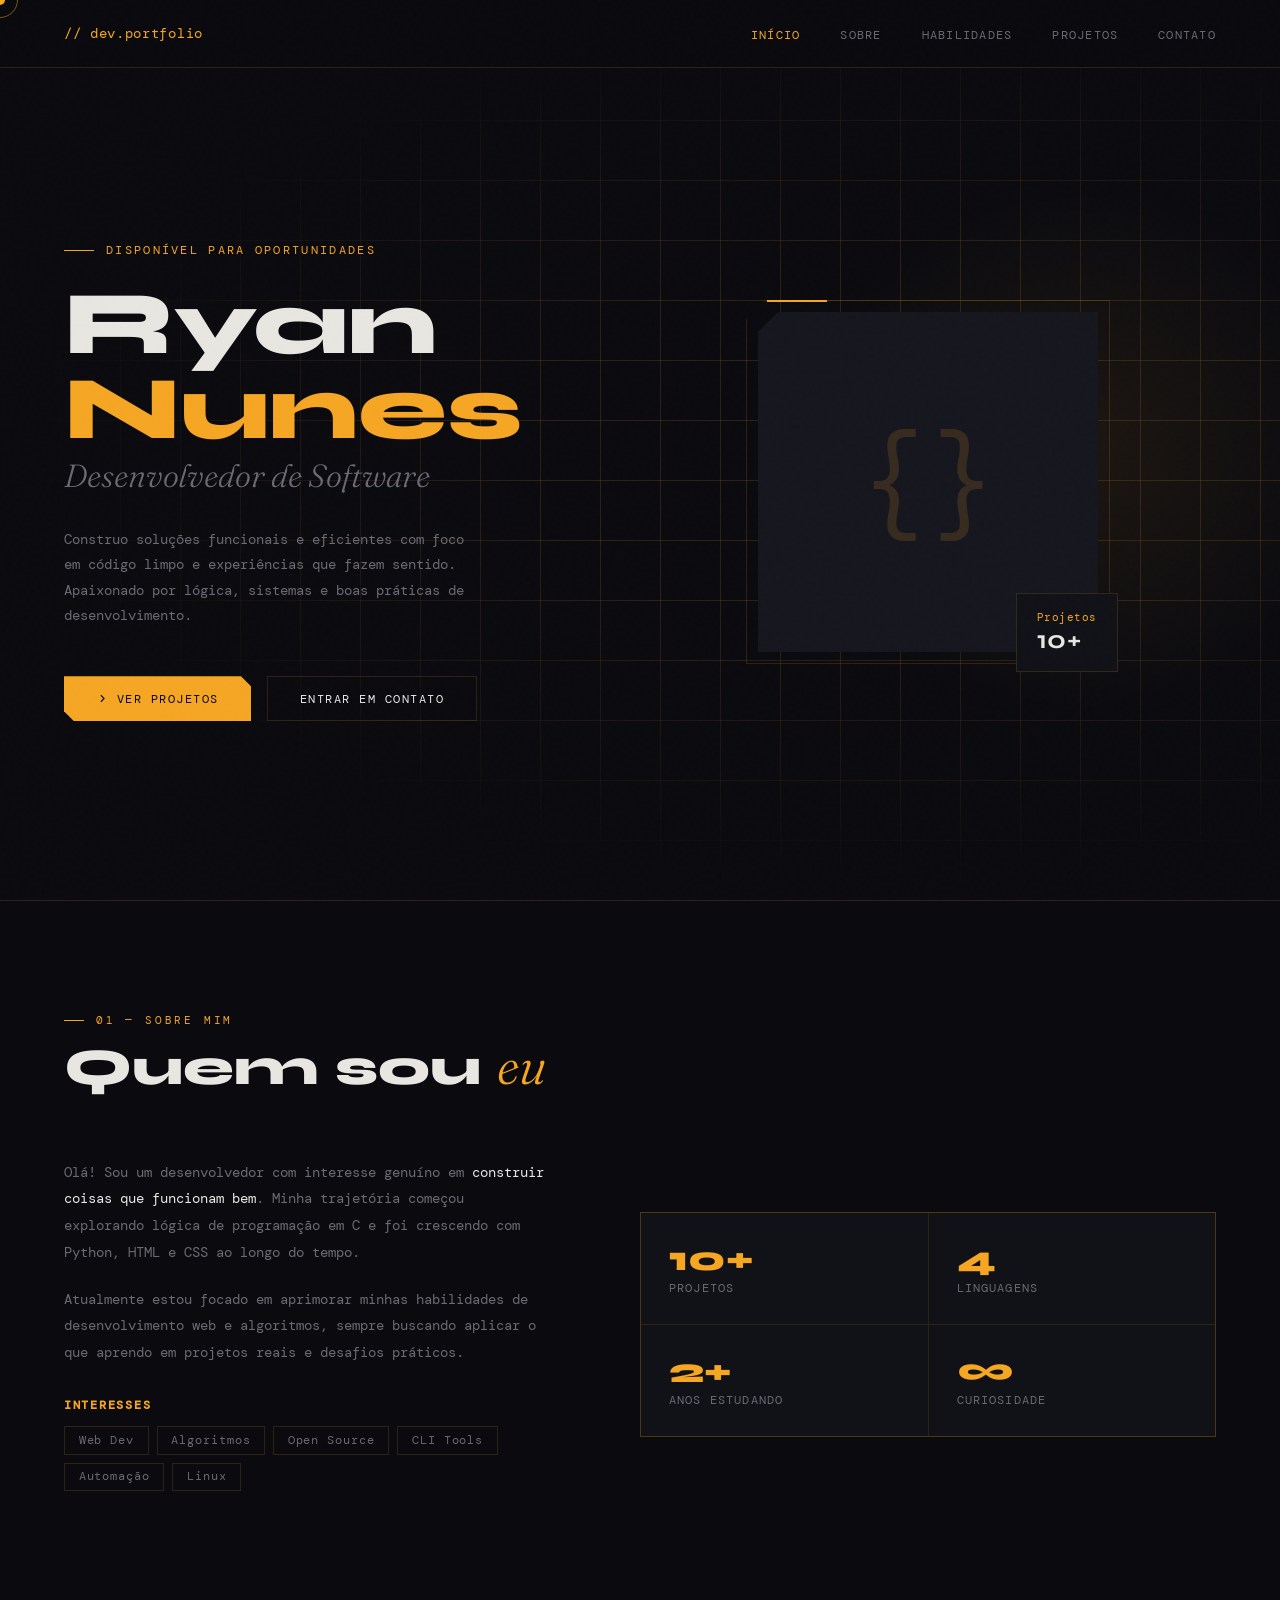
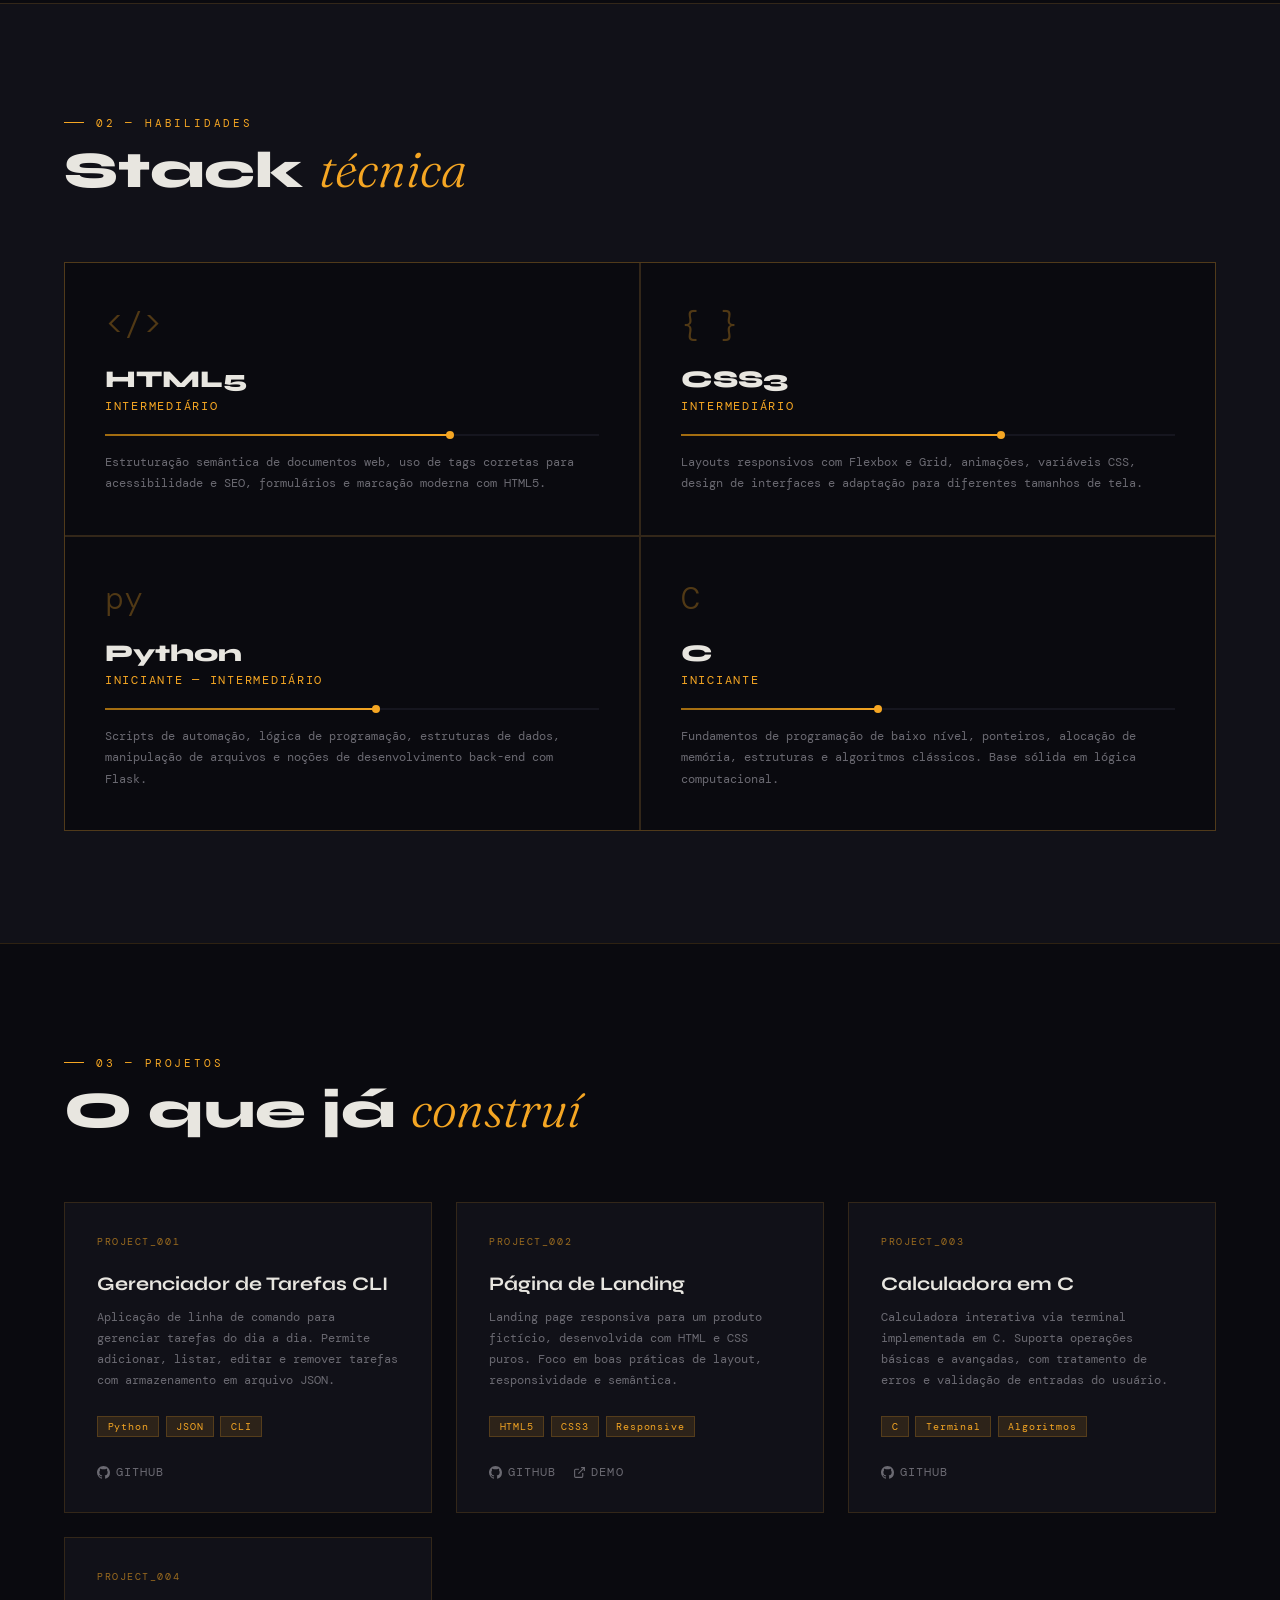
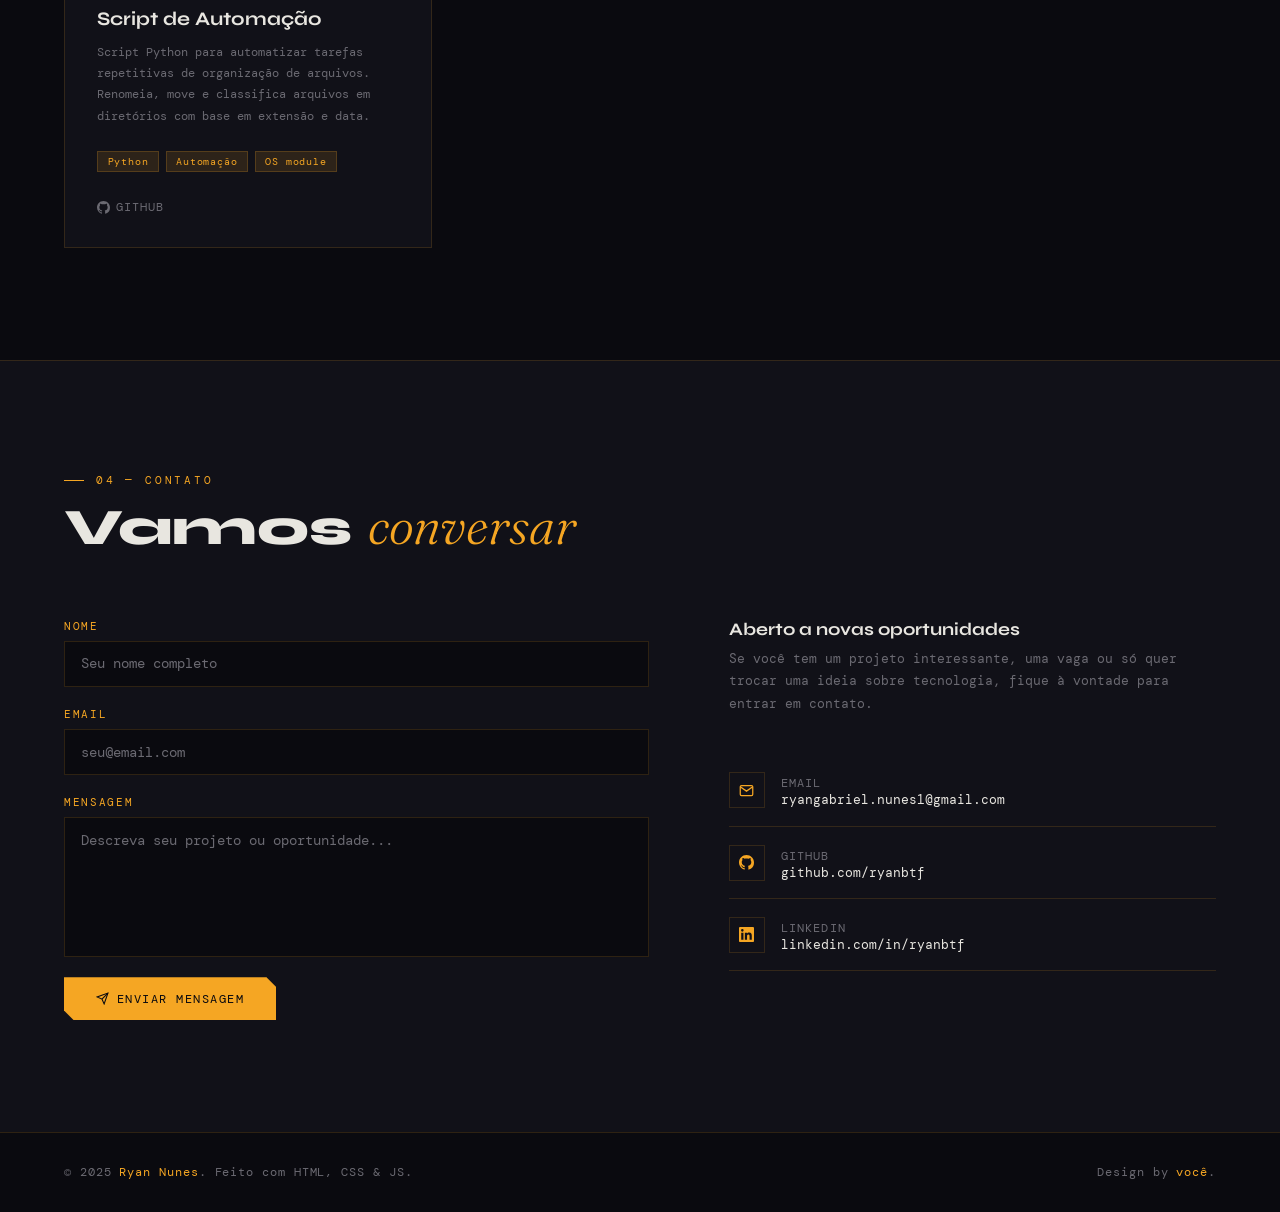
==== portfolio/index.html @ 09c9833d "portfolio-claude" ====
<!DOCTYPE html>
<html lang="pt-BR">
<head>
<meta charset="UTF-8">
<meta name="viewport" content="width=device-width, initial-scale=1.0">
<title>Dev Portfolio</title>
<link rel="preconnect" href="https://fonts.googleapis.com">
<link rel="preconnect" href="https://fonts.gstatic.com" crossorigin>
<link href="https://fonts.googleapis.com/css2?family=Syne:wght@400;600;700;800&family=DM+Mono:ital,wght@0,300;0,400;1,300&family=Fraunces:ital,opsz,wght@0,9..144,300;1,9..144,300&display=swap" rel="stylesheet">
<style>
  :root {
    --bg: #0a0a0f;
    --bg2: #111118;
    --bg3: #16161f;
    --amber: #f5a623;
    --amber-dim: #a06b10;
    --amber-glow: rgba(245,166,35,0.12);
    --white: #e8e6e0;
    --muted: #6b6a72;
    --border: rgba(245,166,35,0.15);
    --font-display: 'Syne', sans-serif;
    --font-mono: 'DM Mono', monospace;
    --font-serif: 'Fraunces', serif;
  }

  *, *::before, *::after { box-sizing: border-box; margin: 0; padding: 0; }

  html { scroll-behavior: smooth; }

  body {
    background: var(--bg);
    color: var(--white);
    font-family: var(--font-display);
    overflow-x: hidden;
    cursor: none;
  }

  /* Custom cursor */
  .cursor {
    width: 10px; height: 10px;
    background: var(--amber);
    border-radius: 50%;
    position: fixed;
    pointer-events: none;
    z-index: 9999;
    transform: translate(-50%,-50%);
    transition: transform 0.1s;
  }
  .cursor-ring {
    width: 36px; height: 36px;
    border: 1px solid var(--amber);
    border-radius: 50%;
    position: fixed;
    pointer-events: none;
    z-index: 9998;
    transform: translate(-50%,-50%);
    transition: all 0.18s ease;
    opacity: 0.5;
  }
  body:hover .cursor { opacity: 1; }

  /* Noise overlay */
  body::before {
    content: '';
    position: fixed; inset: 0;
    background-image: url("data:image/svg+xml,%3Csvg viewBox='0 0 256 256' xmlns='http://www.w3.org/2000/svg'%3E%3Cfilter id='n'%3E%3CfeTurbulence type='fractalNoise' baseFrequency='0.9' numOctaves='4' stitchTiles='stitch'/%3E%3C/filter%3E%3Crect width='100%25' height='100%25' filter='url(%23n)' opacity='0.04'/%3E%3C/svg%3E");
    pointer-events: none; z-index: 1000; opacity: 0.4;
  }

  /* NAV */
  nav {
    position: fixed; top: 0; left: 0; right: 0; z-index: 100;
    display: flex; align-items: center; justify-content: space-between;
    padding: 1.5rem 4rem;
    background: rgba(10,10,15,0.85);
    backdrop-filter: blur(16px);
    border-bottom: 1px solid var(--border);
  }
  .nav-logo {
    font-family: var(--font-mono);
    font-size: 0.85rem;
    color: var(--amber);
    letter-spacing: 0.05em;
  }
  .nav-links { display: flex; gap: 2.5rem; list-style: none; }
  .nav-links a {
    font-family: var(--font-mono);
    font-size: 0.78rem;
    color: var(--muted);
    text-decoration: none;
    letter-spacing: 0.1em;
    text-transform: uppercase;
    transition: color 0.2s;
    position: relative;
  }
  .nav-links a::after {
    content: '';
    position: absolute; bottom: -4px; left: 0;
    width: 0; height: 1px;
    background: var(--amber);
    transition: width 0.3s ease;
  }
  .nav-links a:hover { color: var(--white); }
  .nav-links a:hover::after { width: 100%; }

  /* HERO */
  #home {
    min-height: 100vh;
    display: grid;
    grid-template-columns: 1fr 1fr;
    align-items: center;
    padding: 8rem 4rem 4rem;
    position: relative;
    overflow: hidden;
  }
  .hero-bg-grid {
    position: absolute; inset: 0;
    background-image:
      linear-gradient(var(--border) 1px, transparent 1px),
      linear-gradient(90deg, var(--border) 1px, transparent 1px);
    background-size: 60px 60px;
    mask-image: radial-gradient(ellipse at 70% 50%, black 30%, transparent 70%);
  }
  .hero-glow {
    position: absolute;
    width: 600px; height: 600px;
    background: radial-gradient(circle, rgba(245,166,35,0.08) 0%, transparent 65%);
    right: -100px; top: 50%;
    transform: translateY(-50%);
    pointer-events: none;
  }
  .hero-label {
    font-family: var(--font-mono);
    font-size: 0.72rem;
    color: var(--amber);
    letter-spacing: 0.2em;
    text-transform: uppercase;
    margin-bottom: 1.5rem;
    display: flex; align-items: center; gap: 0.75rem;
    animation: fadeUp 0.8s ease both;
  }
  .hero-label::before {
    content: ''; display: block;
    width: 30px; height: 1px;
    background: var(--amber);
  }
  .hero-name {
    font-size: clamp(3.5rem, 7vw, 6.5rem);
    font-weight: 800;
    line-height: 0.95;
    margin-bottom: 0.25rem;
    animation: fadeUp 0.8s 0.1s ease both;
  }
  .hero-name span { color: var(--amber); }
  .hero-title {
    font-family: var(--font-serif);
    font-style: italic;
    font-size: clamp(1.5rem, 2.5vw, 2rem);
    color: var(--muted);
    font-weight: 300;
    margin-bottom: 2rem;
    animation: fadeUp 0.8s 0.2s ease both;
  }
  .hero-desc {
    font-family: var(--font-mono);
    font-size: 0.88rem;
    color: var(--muted);
    line-height: 1.8;
    max-width: 420px;
    margin-bottom: 3rem;
    animation: fadeUp 0.8s 0.3s ease both;
  }
  .hero-btns {
    display: flex; gap: 1rem; flex-wrap: wrap;
    animation: fadeUp 0.8s 0.4s ease both;
  }
  .btn-primary {
    background: var(--amber);
    color: var(--bg);
    padding: 0.85rem 2rem;
    font-family: var(--font-mono);
    font-size: 0.78rem;
    letter-spacing: 0.12em;
    text-transform: uppercase;
    text-decoration: none;
    border: none; cursor: pointer;
    transition: all 0.2s;
    display: inline-flex; align-items: center; gap: 0.5rem;
    clip-path: polygon(0 0, calc(100% - 10px) 0, 100% 10px, 100% 100%, 10px 100%, 0 calc(100% - 10px));
  }
  .btn-primary:hover { background: #ffc04a; transform: translateY(-2px); }
  .btn-outline {
    background: transparent;
    color: var(--white);
    padding: 0.85rem 2rem;
    font-family: var(--font-mono);
    font-size: 0.78rem;
    letter-spacing: 0.12em;
    text-transform: uppercase;
    text-decoration: none;
    border: 1px solid var(--border);
    cursor: pointer;
    transition: all 0.2s;
    display: inline-flex; align-items: center; gap: 0.5rem;
  }
  .btn-outline:hover { border-color: var(--amber); color: var(--amber); transform: translateY(-2px); }
  .hero-right {
    display: flex; justify-content: center; align-items: center;
    position: relative;
    animation: fadeIn 1s 0.5s ease both;
  }
  .hero-avatar-wrap {
    position: relative;
    width: 340px; height: 340px;
  }
  .hero-avatar-border {
    position: absolute; inset: -12px;
    border: 1px solid var(--border);
    clip-path: polygon(20px 0, 100% 0, 100% calc(100% - 20px), calc(100% - 20px) 100%, 0 100%, 0 20px);
  }
  .hero-avatar-border::before {
    content: '';
    position: absolute; top: -1px; left: 20px;
    width: 60px; height: 2px;
    background: var(--amber);
  }
  .hero-avatar {
    width: 100%; height: 100%;
    background: var(--bg3);
    clip-path: polygon(20px 0, 100% 0, 100% calc(100% - 20px), calc(100% - 20px) 100%, 0 100%, 0 20px);
    display: flex; align-items: center; justify-content: center;
    overflow: hidden;
  }
  .avatar-placeholder {
    font-size: 7rem; opacity: 0.15;
    font-family: var(--font-mono);
    color: var(--amber);
  }
  .hero-badge {
    position: absolute;
    bottom: -20px; right: -20px;
    background: var(--bg2);
    border: 1px solid var(--border);
    padding: 1rem 1.25rem;
    font-family: var(--font-mono);
    font-size: 0.7rem;
    color: var(--amber);
    letter-spacing: 0.05em;
  }
  .hero-badge span { display: block; font-size: 1.6rem; font-weight: 700; font-family: var(--font-display); color: var(--white); }

  /* SECTIONS */
  section { padding: 7rem 4rem; position: relative; }
  section + section { border-top: 1px solid var(--border); }

  .section-label {
    font-family: var(--font-mono);
    font-size: 0.7rem;
    color: var(--amber);
    letter-spacing: 0.25em;
    text-transform: uppercase;
    margin-bottom: 0.75rem;
    display: flex; align-items: center; gap: 0.75rem;
  }
  .section-label::before { content: ''; display: block; width: 20px; height: 1px; background: var(--amber); }
  .section-title {
    font-size: clamp(2.2rem, 4vw, 3.2rem);
    font-weight: 800;
    line-height: 1.05;
    margin-bottom: 1rem;
  }
  .section-title em {
    font-family: var(--font-serif);
    font-style: italic;
    font-weight: 300;
    color: var(--amber);
  }

  /* ABOUT */
  #about .about-grid {
    display: grid;
    grid-template-columns: 1fr 1.2fr;
    gap: 6rem;
    align-items: center;
    margin-top: 4rem;
  }
  .about-text p {
    font-family: var(--font-mono);
    font-size: 0.88rem;
    color: var(--muted);
    line-height: 1.9;
    margin-bottom: 1.25rem;
  }
  .about-text p strong { color: var(--white); font-weight: 400; }
  .about-facts {
    display: grid;
    grid-template-columns: 1fr 1fr;
    gap: 1px;
    background: var(--border);
    border: 1px solid var(--border);
  }
  .fact {
    background: var(--bg2);
    padding: 1.75rem;
    transition: background 0.2s;
  }
  .fact:hover { background: var(--bg3); }
  .fact-num {
    font-size: 2.2rem;
    font-weight: 800;
    color: var(--amber);
    line-height: 1;
    margin-bottom: 0.3rem;
  }
  .fact-label {
    font-family: var(--font-mono);
    font-size: 0.72rem;
    color: var(--muted);
    letter-spacing: 0.1em;
    text-transform: uppercase;
  }
  .interests {
    margin-top: 2rem;
  }
  .interests h4 {
    font-family: var(--font-mono);
    font-size: 0.72rem;
    color: var(--amber);
    letter-spacing: 0.15em;
    text-transform: uppercase;
    margin-bottom: 0.85rem;
  }
  .tags { display: flex; flex-wrap: wrap; gap: 0.5rem; }
  .tag {
    font-family: var(--font-mono);
    font-size: 0.72rem;
    color: var(--muted);
    border: 1px solid var(--border);
    padding: 0.35rem 0.85rem;
    letter-spacing: 0.08em;
    transition: all 0.2s;
  }
  .tag:hover { border-color: var(--amber); color: var(--amber); }

  /* SKILLS */
  #skills { background: var(--bg2); }
  .skills-grid {
    display: grid;
    grid-template-columns: repeat(2, 1fr);
    gap: 2px;
    background: var(--border);
    border: 1px solid var(--border);
    margin-top: 4rem;
  }
  .skill-card {
    background: var(--bg);
    padding: 2.5rem;
    transition: background 0.3s;
    position: relative;
    overflow: hidden;
  }
  .skill-card::before {
    content: '';
    position: absolute; top: 0; left: 0;
    width: 3px; height: 0;
    background: var(--amber);
    transition: height 0.4s ease;
  }
  .skill-card:hover { background: var(--bg3); }
  .skill-card:hover::before { height: 100%; }
  .skill-icon {
    font-family: var(--font-mono);
    font-size: 2rem;
    color: var(--amber);
    opacity: 0.3;
    margin-bottom: 1.25rem;
    font-weight: 300;
    transition: opacity 0.3s;
  }
  .skill-card:hover .skill-icon { opacity: 0.7; }
  .skill-name {
    font-size: 1.5rem;
    font-weight: 800;
    margin-bottom: 0.35rem;
  }
  .skill-level {
    font-family: var(--font-mono);
    font-size: 0.72rem;
    color: var(--amber);
    letter-spacing: 0.15em;
    text-transform: uppercase;
    margin-bottom: 1.25rem;
  }
  .skill-bar-bg {
    height: 2px;
    background: var(--bg3);
    position: relative;
    margin-bottom: 1rem;
  }
  .skill-bar-fill {
    height: 100%;
    background: linear-gradient(90deg, var(--amber-dim), var(--amber));
    position: relative;
    transition: width 1.5s cubic-bezier(0.16, 1, 0.3, 1);
  }
  .skill-bar-fill::after {
    content: '';
    position: absolute; right: -3px; top: -3px;
    width: 8px; height: 8px;
    border-radius: 50%;
    background: var(--amber);
  }
  .skill-desc {
    font-family: var(--font-mono);
    font-size: 0.78rem;
    color: var(--muted);
    line-height: 1.7;
  }

  /* PROJECTS */
  .projects-grid {
    display: grid;
    grid-template-columns: repeat(auto-fill, minmax(320px, 1fr));
    gap: 1.5rem;
    margin-top: 4rem;
  }
  .project-card {
    border: 1px solid var(--border);
    background: var(--bg2);
    padding: 2rem;
    position: relative;
    transition: all 0.3s ease;
    overflow: hidden;
  }
  .project-card::after {
    content: '';
    position: absolute; inset: 0;
    background: linear-gradient(135deg, var(--amber-glow) 0%, transparent 60%);
    opacity: 0;
    transition: opacity 0.3s;
  }
  .project-card:hover { border-color: var(--amber-dim); transform: translateY(-4px); }
  .project-card:hover::after { opacity: 1; }
  .project-num {
    font-family: var(--font-mono);
    font-size: 0.65rem;
    color: var(--amber);
    letter-spacing: 0.15em;
    margin-bottom: 1.5rem;
    opacity: 0.6;
  }
  .project-name {
    font-size: 1.2rem;
    font-weight: 700;
    margin-bottom: 0.75rem;
    position: relative; z-index: 1;
  }
  .project-desc {
    font-family: var(--font-mono);
    font-size: 0.78rem;
    color: var(--muted);
    line-height: 1.7;
    margin-bottom: 1.5rem;
    position: relative; z-index: 1;
  }
  .project-techs { display: flex; flex-wrap: wrap; gap: 0.4rem; margin-bottom: 1.75rem; }
  .tech-tag {
    font-family: var(--font-mono);
    font-size: 0.65rem;
    color: var(--amber);
    background: var(--amber-glow);
    border: 1px solid rgba(245,166,35,0.2);
    padding: 0.2rem 0.6rem;
    letter-spacing: 0.08em;
  }
  .project-links { display: flex; gap: 1rem; }
  .project-link {
    font-family: var(--font-mono);
    font-size: 0.72rem;
    color: var(--muted);
    text-decoration: none;
    letter-spacing: 0.1em;
    text-transform: uppercase;
    display: flex; align-items: center; gap: 0.35rem;
    transition: color 0.2s;
    position: relative; z-index: 1;
  }
  .project-link:hover { color: var(--amber); }
  .project-link svg { width: 13px; height: 13px; }

  /* CONTACT */
  #contact { background: var(--bg2); }
  .contact-grid {
    display: grid;
    grid-template-columns: 1.2fr 1fr;
    gap: 5rem;
    margin-top: 4rem;
    align-items: start;
  }
  .contact-form { display: flex; flex-direction: column; gap: 1.25rem; }
  .form-group { display: flex; flex-direction: column; gap: 0.5rem; }
  .form-label {
    font-family: var(--font-mono);
    font-size: 0.7rem;
    color: var(--amber);
    letter-spacing: 0.15em;
    text-transform: uppercase;
  }
  .form-input, .form-textarea {
    background: var(--bg);
    border: 1px solid var(--border);
    color: var(--white);
    font-family: var(--font-mono);
    font-size: 0.85rem;
    padding: 0.85rem 1rem;
    outline: none;
    transition: border-color 0.2s;
    resize: none;
  }
  .form-input:focus, .form-textarea:focus { border-color: var(--amber); }
  .form-textarea { min-height: 140px; }
  .form-input::placeholder, .form-textarea::placeholder { color: var(--muted); }
  .contact-info h3 {
    font-size: 1.1rem;
    font-weight: 700;
    margin-bottom: 0.5rem;
    color: var(--white);
  }
  .contact-info p {
    font-family: var(--font-mono);
    font-size: 0.82rem;
    color: var(--muted);
    line-height: 1.7;
    margin-bottom: 2.5rem;
  }
  .contact-item {
    display: flex; align-items: center; gap: 1rem;
    padding: 1.1rem 0;
    border-bottom: 1px solid var(--border);
    text-decoration: none;
    transition: all 0.2s;
  }
  .contact-item:hover { padding-left: 0.5rem; }
  .contact-item:hover .contact-item-label { color: var(--amber); }
  .contact-icon {
    width: 36px; height: 36px;
    border: 1px solid var(--border);
    display: flex; align-items: center; justify-content: center;
    color: var(--amber);
    flex-shrink: 0;
    transition: border-color 0.2s;
  }
  .contact-item:hover .contact-icon { border-color: var(--amber); background: var(--amber-glow); }
  .contact-icon svg { width: 15px; height: 15px; }
  .contact-item-label {
    font-family: var(--font-mono);
    font-size: 0.72rem;
    color: var(--muted);
    letter-spacing: 0.1em;
    text-transform: uppercase;
    transition: color 0.2s;
  }
  .contact-item-value {
    font-family: var(--font-mono);
    font-size: 0.82rem;
    color: var(--white);
    display: block;
  }

  /* FOOTER */
  footer {
    border-top: 1px solid var(--border);
    padding: 2rem 4rem;
    display: flex; align-items: center; justify-content: space-between;
  }
  footer p {
    font-family: var(--font-mono);
    font-size: 0.72rem;
    color: var(--muted);
    letter-spacing: 0.08em;
  }
  footer span { color: var(--amber); }

  /* ANIMATIONS */
  @keyframes fadeUp {
    from { opacity: 0; transform: translateY(28px); }
    to { opacity: 1; transform: translateY(0); }
  }
  @keyframes fadeIn {
    from { opacity: 0; }
    to { opacity: 1; }
  }

  .reveal {
    opacity: 0; transform: translateY(30px);
    transition: opacity 0.7s ease, transform 0.7s ease;
  }
  .reveal.visible { opacity: 1; transform: none; }

  /* SCROLLBAR */
  ::-webkit-scrollbar { width: 4px; }
  ::-webkit-scrollbar-track { background: var(--bg); }
  ::-webkit-scrollbar-thumb { background: var(--amber-dim); }

  /* RESPONSIVE */
  @media (max-width: 900px) {
    nav { padding: 1.25rem 1.5rem; }
    .nav-links { gap: 1.5rem; }
    #home { grid-template-columns: 1fr; padding: 7rem 1.5rem 3rem; gap: 3rem; }
    .hero-right { display: none; }
    section { padding: 5rem 1.5rem; }
    #about .about-grid { grid-template-columns: 1fr; gap: 3rem; }
    .skills-grid { grid-template-columns: 1fr; }
    .contact-grid { grid-template-columns: 1fr; gap: 3rem; }
    footer { flex-direction: column; gap: 1rem; text-align: center; padding: 2rem 1.5rem; }
  }
  @media (max-width: 600px) {
    .nav-links { display: none; }
    .hero-btns { flex-direction: column; }
    .hero-name { font-size: 2.8rem; }
  }
</style>
</head>
<body>

<!-- Cursor -->
<div class="cursor" id="cursor"></div>
<div class="cursor-ring" id="cursorRing"></div>

<!-- NAV -->
<nav>
  <div class="nav-logo">// dev.portfolio</div>
  <ul class="nav-links">
    <li><a href="#home">Início</a></li>
    <li><a href="#about">Sobre</a></li>
    <li><a href="#skills">Habilidades</a></li>
    <li><a href="#projects">Projetos</a></li>
    <li><a href="#contact">Contato</a></li>
  </ul>
</nav>

<!-- HERO -->
<section id="home">
  <div class="hero-bg-grid"></div>
  <div class="hero-glow"></div>
  <div class="hero-content">
    <div class="hero-label">Disponível para oportunidades</div>
    <h1 class="hero-name">Ryan<br><span>Nunes</span></h1>
    <p class="hero-title">Desenvolvedor de Software</p>
    <p class="hero-desc">
      Construo soluções funcionais e eficientes com foco em código limpo e experiências que fazem sentido. Apaixonado por lógica, sistemas e boas práticas de desenvolvimento.
    </p>
    <div class="hero-btns">
      <a href="#projects" class="btn-primary">
        <svg width="13" height="13" viewBox="0 0 24 24" fill="none" stroke="currentColor" stroke-width="2"><polyline points="9 18 15 12 9 6"/></svg>
        Ver Projetos
      </a>
      <a href="#contact" class="btn-outline">Entrar em Contato</a>
    </div>
  </div>
  <div class="hero-right">
    <div class="hero-avatar-wrap">
      <div class="hero-avatar-border"></div>
      <div class="hero-avatar">
        <div class="avatar-placeholder">{}</div>
      </div>
      <div class="hero-badge">
        Projetos<br>
        <span>10+</span>
      </div>
    </div>
  </div>
</section>

<!-- ABOUT -->
<section id="about">
  <div class="section-label">01 — Sobre mim</div>
  <h2 class="section-title">Quem sou <em>eu</em></h2>
  <div class="about-grid">
    <div class="about-text reveal">
      <p>Olá! Sou um desenvolvedor com interesse genuíno em <strong>construir coisas que funcionam bem</strong>. Minha trajetória começou explorando lógica de programação em C e foi crescendo com Python, HTML e CSS ao longo do tempo.</p>
      <p>Atualmente estou focado em aprimorar minhas habilidades de desenvolvimento web e algoritmos, sempre buscando aplicar o que aprendo em projetos reais e desafios práticos.</p>
      <div class="interests">
        <h4>Interesses</h4>
        <div class="tags">
          <span class="tag">Web Dev</span>
          <span class="tag">Algoritmos</span>
          <span class="tag">Open Source</span>
          <span class="tag">CLI Tools</span>
          <span class="tag">Automação</span>
          <span class="tag">Linux</span>
        </div>
      </div>
    </div>
    <div class="reveal" style="transition-delay: 0.15s">
      <div class="about-facts">
        <div class="fact">
          <div class="fact-num">10+</div>
          <div class="fact-label">Projetos</div>
        </div>
        <div class="fact">
          <div class="fact-num">4</div>
          <div class="fact-label">Linguagens</div>
        </div>
        <div class="fact">
          <div class="fact-num">2+</div>
          <div class="fact-label">Anos Estudando</div>
        </div>
        <div class="fact">
          <div class="fact-num">∞</div>
          <div class="fact-label">Curiosidade</div>
        </div>
      </div>
    </div>
  </div>
</section>

<!-- SKILLS -->
<section id="skills">
  <div class="section-label">02 — Habilidades</div>
  <h2 class="section-title">Stack <em>técnica</em></h2>
  <div class="skills-grid">
    <div class="skill-card reveal">
      <div class="skill-icon">&lt;/&gt;</div>
      <div class="skill-name">HTML5</div>
      <div class="skill-level">Intermediário</div>
      <div class="skill-bar-bg">
        <div class="skill-bar-fill" data-width="70%" style="width:0%"></div>
      </div>
      <p class="skill-desc">Estruturação semântica de documentos web, uso de tags corretas para acessibilidade e SEO, formulários e marcação moderna com HTML5.</p>
    </div>
    <div class="skill-card reveal" style="transition-delay:0.1s">
      <div class="skill-icon">{ }</div>
      <div class="skill-name">CSS3</div>
      <div class="skill-level">Intermediário</div>
      <div class="skill-bar-bg">
        <div class="skill-bar-fill" data-width="65%" style="width:0%"></div>
      </div>
      <p class="skill-desc">Layouts responsivos com Flexbox e Grid, animações, variáveis CSS, design de interfaces e adaptação para diferentes tamanhos de tela.</p>
    </div>
    <div class="skill-card reveal" style="transition-delay:0.2s">
      <div class="skill-icon">py</div>
      <div class="skill-name">Python</div>
      <div class="skill-level">Iniciante — Intermediário</div>
      <div class="skill-bar-bg">
        <div class="skill-bar-fill" data-width="55%" style="width:0%"></div>
      </div>
      <p class="skill-desc">Scripts de automação, lógica de programação, estruturas de dados, manipulação de arquivos e noções de desenvolvimento back-end com Flask.</p>
    </div>
    <div class="skill-card reveal" style="transition-delay:0.3s">
      <div class="skill-icon">C</div>
      <div class="skill-name">C</div>
      <div class="skill-level">Iniciante</div>
      <div class="skill-bar-bg">
        <div class="skill-bar-fill" data-width="40%" style="width:0%"></div>
      </div>
      <p class="skill-desc">Fundamentos de programação de baixo nível, ponteiros, alocação de memória, estruturas e algoritmos clássicos. Base sólida em lógica computacional.</p>
    </div>
  </div>
</section>

<!-- PROJECTS -->
<section id="projects">
  <div class="section-label">03 — Projetos</div>
  <h2 class="section-title">O que já <em>construí</em></h2>
  <div class="projects-grid">

    <div class="project-card reveal">
      <div class="project-num">PROJECT_001</div>
      <div class="project-name">Gerenciador de Tarefas CLI</div>
      <p class="project-desc">Aplicação de linha de comando para gerenciar tarefas do dia a dia. Permite adicionar, listar, editar e remover tarefas com armazenamento em arquivo JSON.</p>
      <div class="project-techs">
        <span class="tech-tag">Python</span>
        <span class="tech-tag">JSON</span>
        <span class="tech-tag">CLI</span>
      </div>
      <div class="project-links">
        <a href="#" class="project-link">
          <svg viewBox="0 0 24 24" fill="currentColor"><path d="M12 0C5.37 0 0 5.37 0 12c0 5.31 3.435 9.795 8.205 11.385.6.105.825-.255.825-.57 0-.285-.015-1.23-.015-2.235-3.015.555-3.795-.735-4.035-1.41-.135-.345-.72-1.41-1.23-1.695-.42-.225-1.02-.78-.015-.795.945-.015 1.62.87 1.845 1.23 1.08 1.815 2.805 1.305 3.495.99.105-.78.42-1.305.765-1.605-2.67-.3-5.46-1.335-5.46-5.925 0-1.305.465-2.385 1.23-3.225-.12-.3-.54-1.53.12-3.18 0 0 1.005-.315 3.3 1.23.96-.27 1.98-.405 3-.405s2.04.135 3 .405c2.295-1.56 3.3-1.23 3.3-1.23.66 1.65.24 2.88.12 3.18.765.84 1.23 1.905 1.23 3.225 0 4.605-2.805 5.625-5.475 5.925.435.375.81 1.095.81 2.22 0 1.605-.015 2.895-.015 3.3 0 .315.225.69.825.57A12.02 12.02 0 0024 12c0-6.63-5.37-12-12-12z"/></svg>
          GitHub
        </a>
      </div>
    </div>

    <div class="project-card reveal" style="transition-delay:0.1s">
      <div class="project-num">PROJECT_002</div>
      <div class="project-name">Página de Landing</div>
      <p class="project-desc">Landing page responsiva para um produto fictício, desenvolvida com HTML e CSS puros. Foco em boas práticas de layout, responsividade e semântica.</p>
      <div class="project-techs">
        <span class="tech-tag">HTML5</span>
        <span class="tech-tag">CSS3</span>
        <span class="tech-tag">Responsive</span>
      </div>
      <div class="project-links">
        <a href="#" class="project-link">
          <svg viewBox="0 0 24 24" fill="currentColor"><path d="M12 0C5.37 0 0 5.37 0 12c0 5.31 3.435 9.795 8.205 11.385.6.105.825-.255.825-.57 0-.285-.015-1.23-.015-2.235-3.015.555-3.795-.735-4.035-1.41-.135-.345-.72-1.41-1.23-1.695-.42-.225-1.02-.78-.015-.795.945-.015 1.62.87 1.845 1.23 1.08 1.815 2.805 1.305 3.495.99.105-.78.42-1.305.765-1.605-2.67-.3-5.46-1.335-5.46-5.925 0-1.305.465-2.385 1.23-3.225-.12-.3-.54-1.53.12-3.18 0 0 1.005-.315 3.3 1.23.96-.27 1.98-.405 3-.405s2.04.135 3 .405c2.295-1.56 3.3-1.23 3.3-1.23.66 1.65.24 2.88.12 3.18.765.84 1.23 1.905 1.23 3.225 0 4.605-2.805 5.625-5.475 5.925.435.375.81 1.095.81 2.22 0 1.605-.015 2.895-.015 3.3 0 .315.225.69.825.57A12.02 12.02 0 0024 12c0-6.63-5.37-12-12-12z"/></svg>
          GitHub
        </a>
        <a href="#" class="project-link">
          <svg viewBox="0 0 24 24" fill="none" stroke="currentColor" stroke-width="2"><path d="M18 13v6a2 2 0 01-2 2H5a2 2 0 01-2-2V8a2 2 0 012-2h6"/><polyline points="15 3 21 3 21 9"/><line x1="10" y1="14" x2="21" y2="3"/></svg>
          Demo
        </a>
      </div>
    </div>

    <div class="project-card reveal" style="transition-delay:0.2s">
      <div class="project-num">PROJECT_003</div>
      <div class="project-name">Calculadora em C</div>
      <p class="project-desc">Calculadora interativa via terminal implementada em C. Suporta operações básicas e avançadas, com tratamento de erros e validação de entradas do usuário.</p>
      <div class="project-techs">
        <span class="tech-tag">C</span>
        <span class="tech-tag">Terminal</span>
        <span class="tech-tag">Algoritmos</span>
      </div>
      <div class="project-links">
        <a href="#" class="project-link">
          <svg viewBox="0 0 24 24" fill="currentColor"><path d="M12 0C5.37 0 0 5.37 0 12c0 5.31 3.435 9.795 8.205 11.385.6.105.825-.255.825-.57 0-.285-.015-1.23-.015-2.235-3.015.555-3.795-.735-4.035-1.41-.135-.345-.72-1.41-1.23-1.695-.42-.225-1.02-.78-.015-.795.945-.015 1.62.87 1.845 1.23 1.08 1.815 2.805 1.305 3.495.99.105-.78.42-1.305.765-1.605-2.67-.3-5.46-1.335-5.46-5.925 0-1.305.465-2.385 1.23-3.225-.12-.3-.54-1.53.12-3.18 0 0 1.005-.315 3.3 1.23.96-.27 1.98-.405 3-.405s2.04.135 3 .405c2.295-1.56 3.3-1.23 3.3-1.23.66 1.65.24 2.88.12 3.18.765.84 1.23 1.905 1.23 3.225 0 4.605-2.805 5.625-5.475 5.925.435.375.81 1.095.81 2.22 0 1.605-.015 2.895-.015 3.3 0 .315.225.69.825.57A12.02 12.02 0 0024 12c0-6.63-5.37-12-12-12z"/></svg>
          GitHub
        </a>
      </div>
    </div>

    <div class="project-card reveal" style="transition-delay:0.3s">
      <div class="project-num">PROJECT_004</div>
      <div class="project-name">Script de Automação</div>
      <p class="project-desc">Script Python para automatizar tarefas repetitivas de organização de arquivos. Renomeia, move e classifica arquivos em diretórios com base em extensão e data.</p>
      <div class="project-techs">
        <span class="tech-tag">Python</span>
        <span class="tech-tag">Automação</span>
        <span class="tech-tag">OS module</span>
      </div>
      <div class="project-links">
        <a href="#" class="project-link">
          <svg viewBox="0 0 24 24" fill="currentColor"><path d="M12 0C5.37 0 0 5.37 0 12c0 5.31 3.435 9.795 8.205 11.385.6.105.825-.255.825-.57 0-.285-.015-1.23-.015-2.235-3.015.555-3.795-.735-4.035-1.41-.135-.345-.72-1.41-1.23-1.695-.42-.225-1.02-.78-.015-.795.945-.015 1.62.87 1.845 1.23 1.08 1.815 2.805 1.305 3.495.99.105-.78.42-1.305.765-1.605-2.67-.3-5.46-1.335-5.46-5.925 0-1.305.465-2.385 1.23-3.225-.12-.3-.54-1.53.12-3.18 0 0 1.005-.315 3.3 1.23.96-.27 1.98-.405 3-.405s2.04.135 3 .405c2.295-1.56 3.3-1.23 3.3-1.23.66 1.65.24 2.88.12 3.18.765.84 1.23 1.905 1.23 3.225 0 4.605-2.805 5.625-5.475 5.925.435.375.81 1.095.81 2.22 0 1.605-.015 2.895-.015 3.3 0 .315.225.69.825.57A12.02 12.02 0 0024 12c0-6.63-5.37-12-12-12z"/></svg>
          GitHub
        </a>
      </div>
    </div>

  </div>
</section>

<!-- CONTACT -->
<section id="contact">
  <div class="section-label">04 — Contato</div>
  <h2 class="section-title">Vamos <em>conversar</em></h2>
  <div class="contact-grid">
    <div class="reveal">
      <form class="contact-form" onsubmit="handleSubmit(event)">
        <div class="form-group">
          <label class="form-label" for="name">Nome</label>
          <input class="form-input" type="text" id="name" placeholder="Seu nome completo" required>
        </div>
        <div class="form-group">
          <label class="form-label" for="email">Email</label>
          <input class="form-input" type="email" id="email" placeholder="seu@email.com" required>
        </div>
        <div class="form-group">
          <label class="form-label" for="message">Mensagem</label>
          <textarea class="form-textarea" id="message" placeholder="Descreva seu projeto ou oportunidade..." required></textarea>
        </div>
        <button type="submit" class="btn-primary" style="align-self:flex-start; border:none">
          <svg width="13" height="13" viewBox="0 0 24 24" fill="none" stroke="currentColor" stroke-width="2"><line x1="22" y1="2" x2="11" y2="13"/><polygon points="22 2 15 22 11 13 2 9 22 2"/></svg>
          Enviar Mensagem
        </button>
        <p id="form-feedback" style="font-family:var(--font-mono);font-size:0.78rem;color:var(--amber);display:none;margin-top:0.5rem;"></p>
      </form>
    </div>
    <div class="reveal" style="transition-delay:0.15s">
      <div class="contact-info">
        <h3>Aberto a novas oportunidades</h3>
        <p>Se você tem um projeto interessante, uma vaga ou só quer trocar uma ideia sobre tecnologia, fique à vontade para entrar em contato.</p>
        <a href="mailto:seuemail@email.com" class="contact-item" style="color:inherit">
          <div class="contact-icon">
            <svg viewBox="0 0 24 24" fill="none" stroke="currentColor" stroke-width="2"><path d="M4 4h16c1.1 0 2 .9 2 2v12c0 1.1-.9 2-2 2H4c-1.1 0-2-.9-2-2V6c0-1.1.9-2 2-2z"/><polyline points="22,6 12,13 2,6"/></svg>
          </div>
          <div>
            <span class="contact-item-label">Email</span>
            <span class="contact-item-value">ryangabriel.nunes1@gmail.com</span>
          </div>
        </a>
        <a href="https://github.com/seuusuario" target="_blank" class="contact-item" style="color:inherit">
          <div class="contact-icon">
            <svg viewBox="0 0 24 24" fill="currentColor"><path d="M12 0C5.37 0 0 5.37 0 12c0 5.31 3.435 9.795 8.205 11.385.6.105.825-.255.825-.57 0-.285-.015-1.23-.015-2.235-3.015.555-3.795-.735-4.035-1.41-.135-.345-.72-1.41-1.23-1.695-.42-.225-1.02-.78-.015-.795.945-.015 1.62.87 1.845 1.23 1.08 1.815 2.805 1.305 3.495.99.105-.78.42-1.305.765-1.605-2.67-.3-5.46-1.335-5.46-5.925 0-1.305.465-2.385 1.23-3.225-.12-.3-.54-1.53.12-3.18 0 0 1.005-.315 3.3 1.23.96-.27 1.98-.405 3-.405s2.04.135 3 .405c2.295-1.56 3.3-1.23 3.3-1.23.66 1.65.24 2.88.12 3.18.765.84 1.23 1.905 1.23 3.225 0 4.605-2.805 5.625-5.475 5.925.435.375.81 1.095.81 2.22 0 1.605-.015 2.895-.015 3.3 0 .315.225.69.825.57A12.02 12.02 0 0024 12c0-6.63-5.37-12-12-12z"/></svg>
          </div>
          <div>
            <span class="contact-item-label">GitHub</span>
            <span class="contact-item-value">github.com/ryanbtf</span>
          </div>
        </a>
        <a href="https://linkedin.com/in/seuusuario" target="_blank" class="contact-item" style="color:inherit">
          <div class="contact-icon">
            <svg viewBox="0 0 24 24" fill="currentColor"><path d="M20.447 20.452h-3.554v-5.569c0-1.328-.027-3.037-1.852-3.037-1.853 0-2.136 1.445-2.136 2.939v5.667H9.351V9h3.414v1.561h.046c.477-.9 1.637-1.85 3.37-1.85 3.601 0 4.267 2.37 4.267 5.455v6.286zM5.337 7.433a2.062 2.062 0 01-2.063-2.065 2.064 2.064 0 112.063 2.065zm1.782 13.019H3.555V9h3.564v11.452zM22.225 0H1.771C.792 0 0 .774 0 1.729v20.542C0 23.227.792 24 1.771 24h20.451C23.2 24 24 23.227 24 22.271V1.729C24 .774 23.2 0 22.222 0h.003z"/></svg>
          </div>
          <div>
            <span class="contact-item-label">LinkedIn</span>
            <span class="contact-item-value">linkedin.com/in/ryanbtf</span>
          </div>
        </a>
      </div>
    </div>
  </div>
</section>

<!-- FOOTER -->
<footer>
  <p>© 2025 <span>Ryan Nunes</span>. Feito com HTML, CSS & JS.</p>
  <p>Design by <span>você</span>.</p>
</footer>

<script>
  // Cursor
  const cursor = document.getElementById('cursor');
  const ring = document.getElementById('cursorRing');
  let mx = 0, my = 0, rx = 0, ry = 0;
  document.addEventListener('mousemove', e => { mx = e.clientX; my = e.clientY; });
  function animCursor() {
    cursor.style.left = mx + 'px'; cursor.style.top = my + 'px';
    rx += (mx - rx) * 0.14; ry += (my - ry) * 0.14;
    ring.style.left = rx + 'px'; ring.style.top = ry + 'px';
    requestAnimationFrame(animCursor);
  }
  animCursor();
  document.querySelectorAll('a, button').forEach(el => {
    el.addEventListener('mouseenter', () => { ring.style.transform = 'translate(-50%,-50%) scale(1.8)'; ring.style.opacity = '0.8'; });
    el.addEventListener('mouseleave', () => { ring.style.transform = 'translate(-50%,-50%) scale(1)'; ring.style.opacity = '0.5'; });
  });

  // Scroll reveal
  const reveals = document.querySelectorAll('.reveal');
  const obs = new IntersectionObserver(entries => {
    entries.forEach(e => { if (e.isIntersecting) { e.target.classList.add('visible'); } });
  }, { threshold: 0.12 });
  reveals.forEach(el => obs.observe(el));

  // Skill bars on scroll
  const skillBars = document.querySelectorAll('.skill-bar-fill');
  const barObs = new IntersectionObserver(entries => {
    entries.forEach(e => {
      if (e.isIntersecting) {
        e.target.style.width = e.target.dataset.width;
        barObs.unobserve(e.target);
      }
    });
  }, { threshold: 0.5 });
  skillBars.forEach(b => barObs.observe(b));

  // Form submit
  function handleSubmit(e) {
    e.preventDefault();
    const fb = document.getElementById('form-feedback');
    fb.style.display = 'block';
    fb.textContent = '✓ Mensagem enviada! Em breve entrarei em contato.';
    e.target.reset();
    setTimeout(() => { fb.style.display = 'none'; }, 4000);
  }

  // Smooth nav highlight (optional)
  const sections = document.querySelectorAll('section[id]');
  const navLinks = document.querySelectorAll('.nav-links a');
  window.addEventListener('scroll', () => {
    let current = '';
    sections.forEach(s => { if (window.scrollY >= s.offsetTop - 120) current = s.id; });
    navLinks.forEach(a => {
      a.style.color = a.getAttribute('href') === '#' + current ? 'var(--amber)' : '';
    });
  });
</script>
</body>
</html>
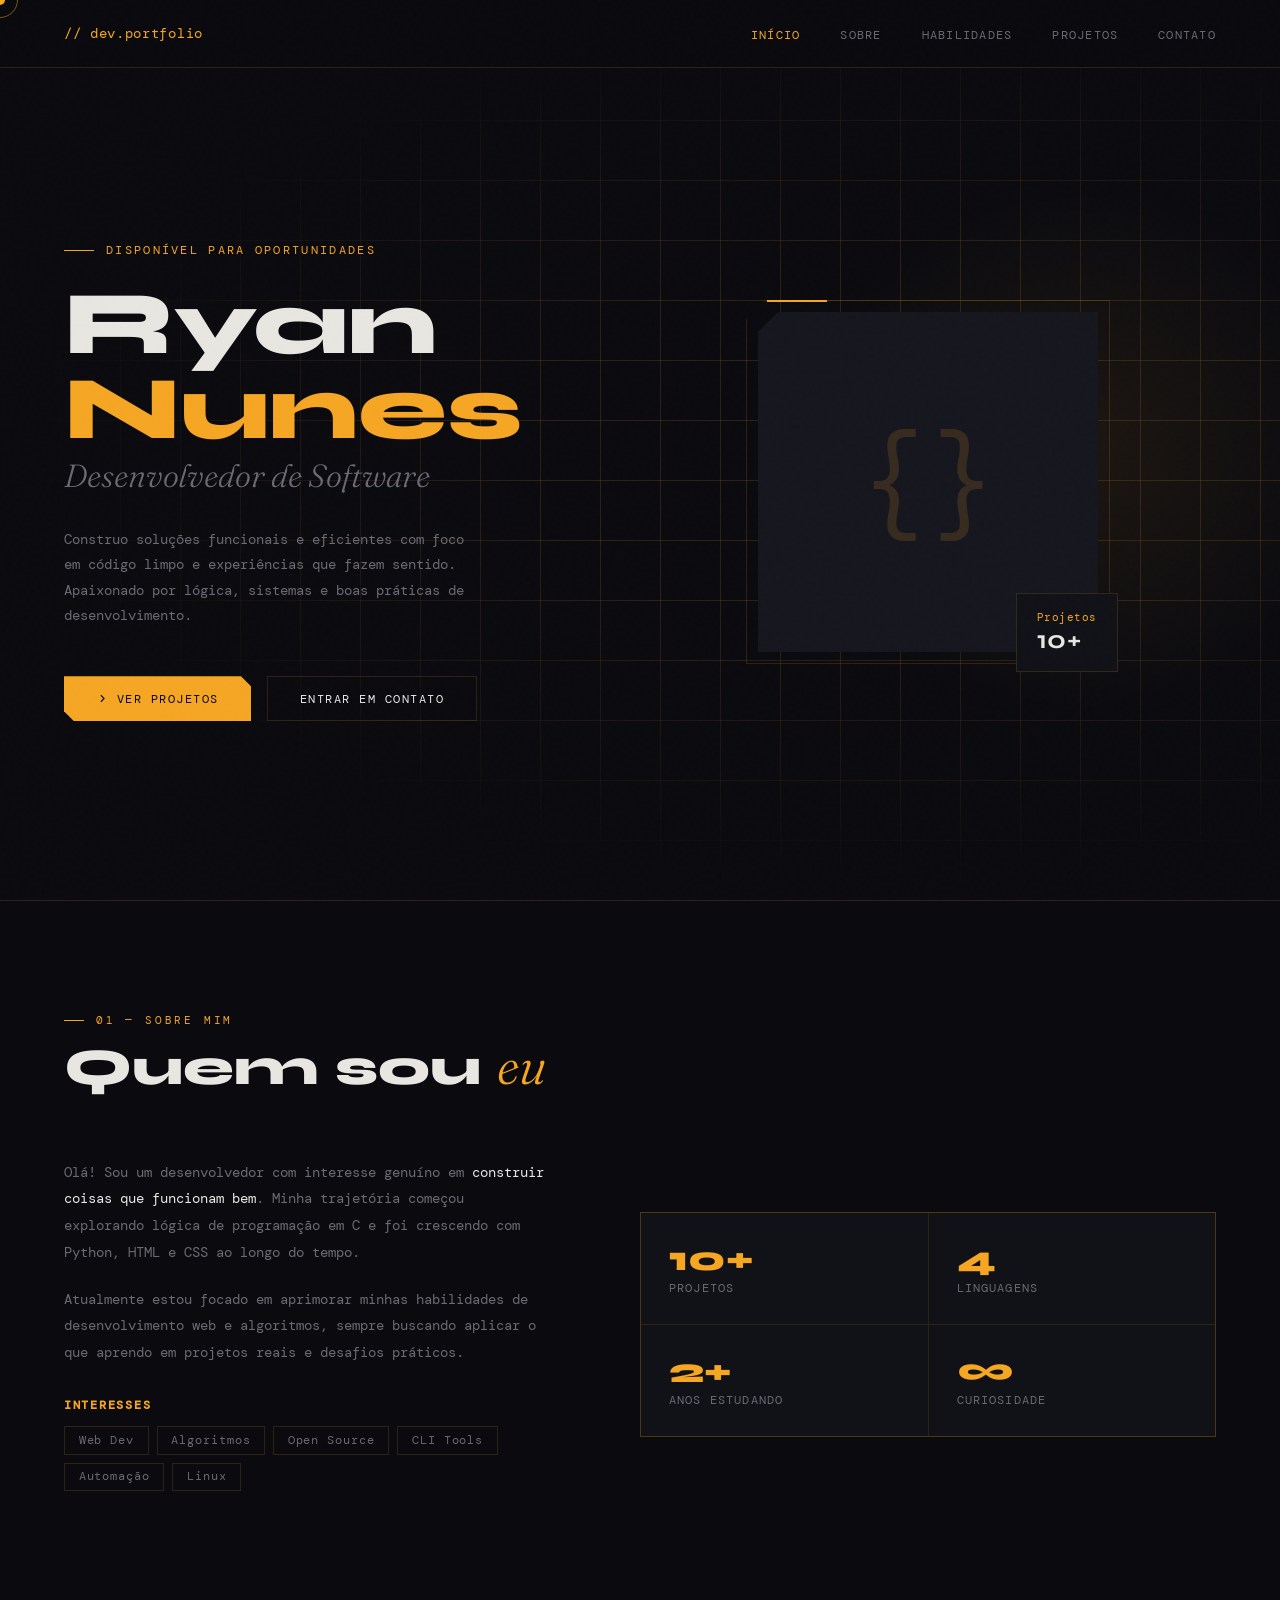
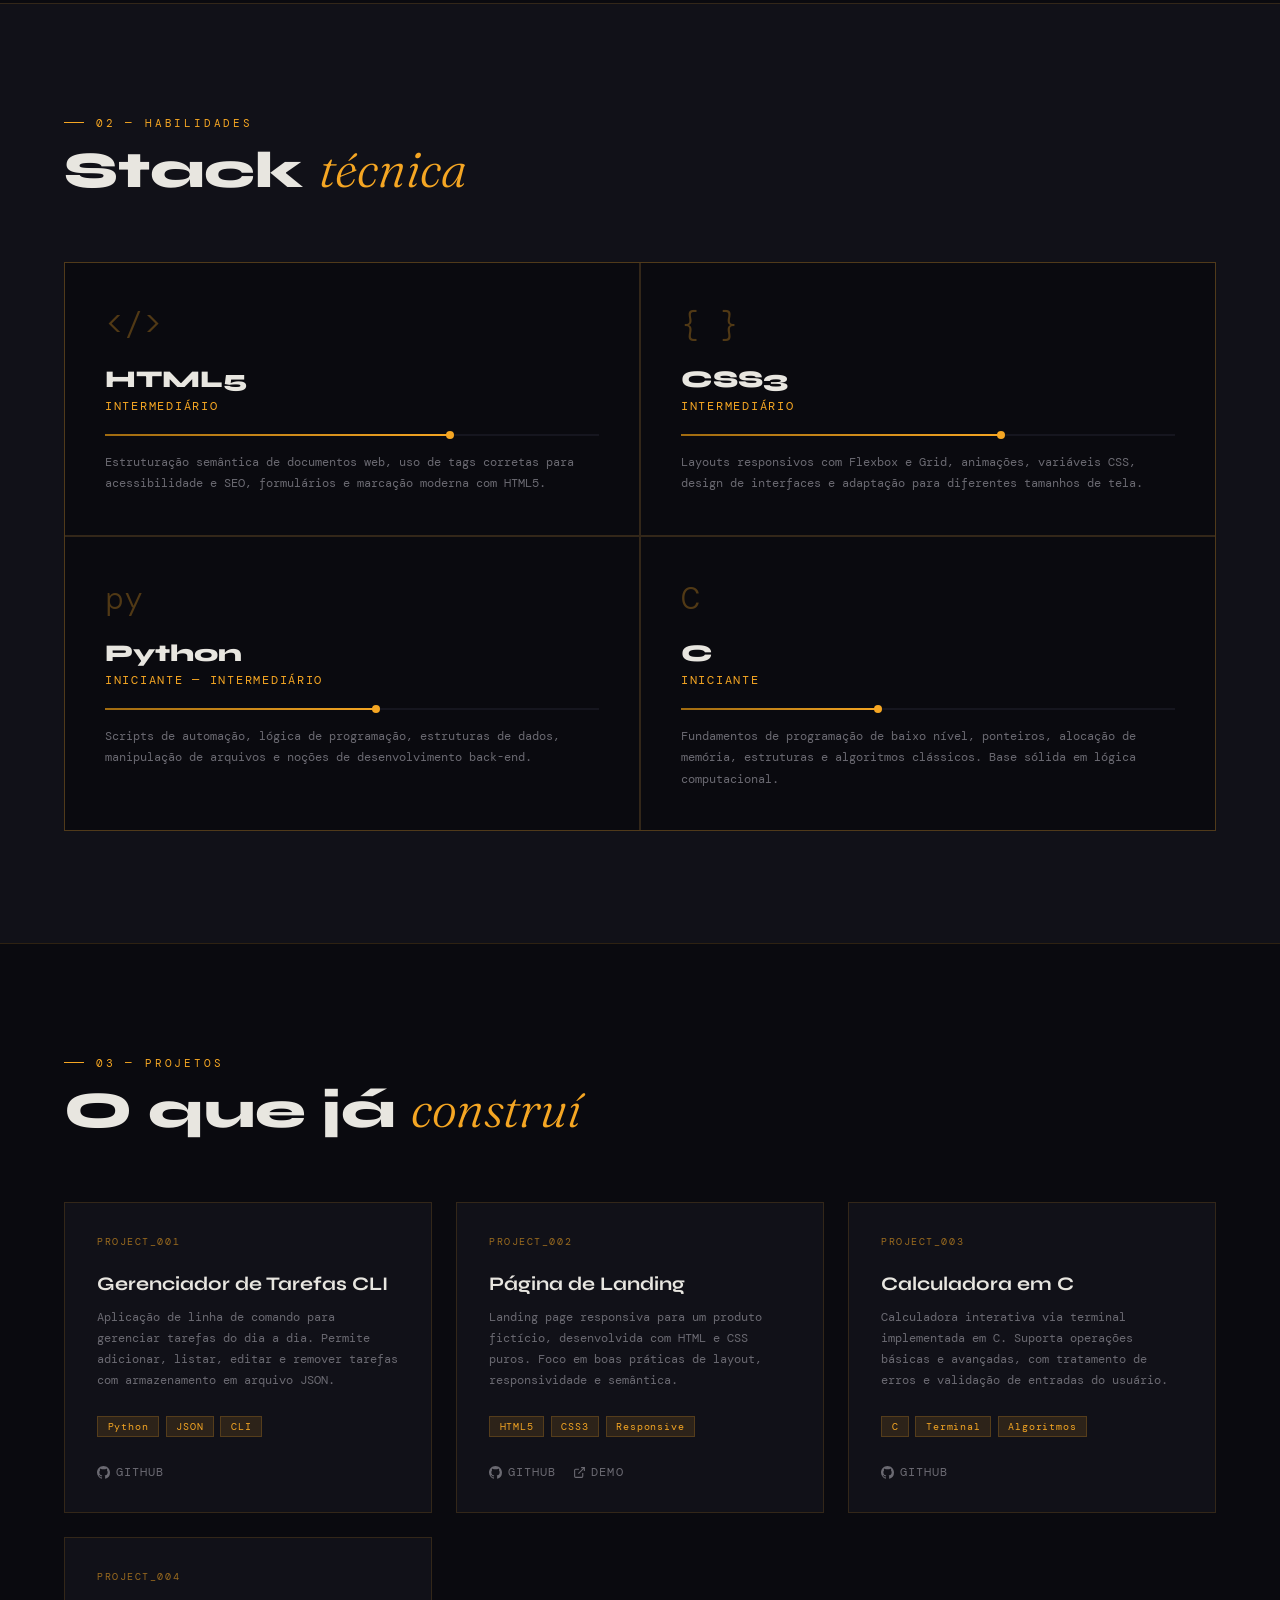
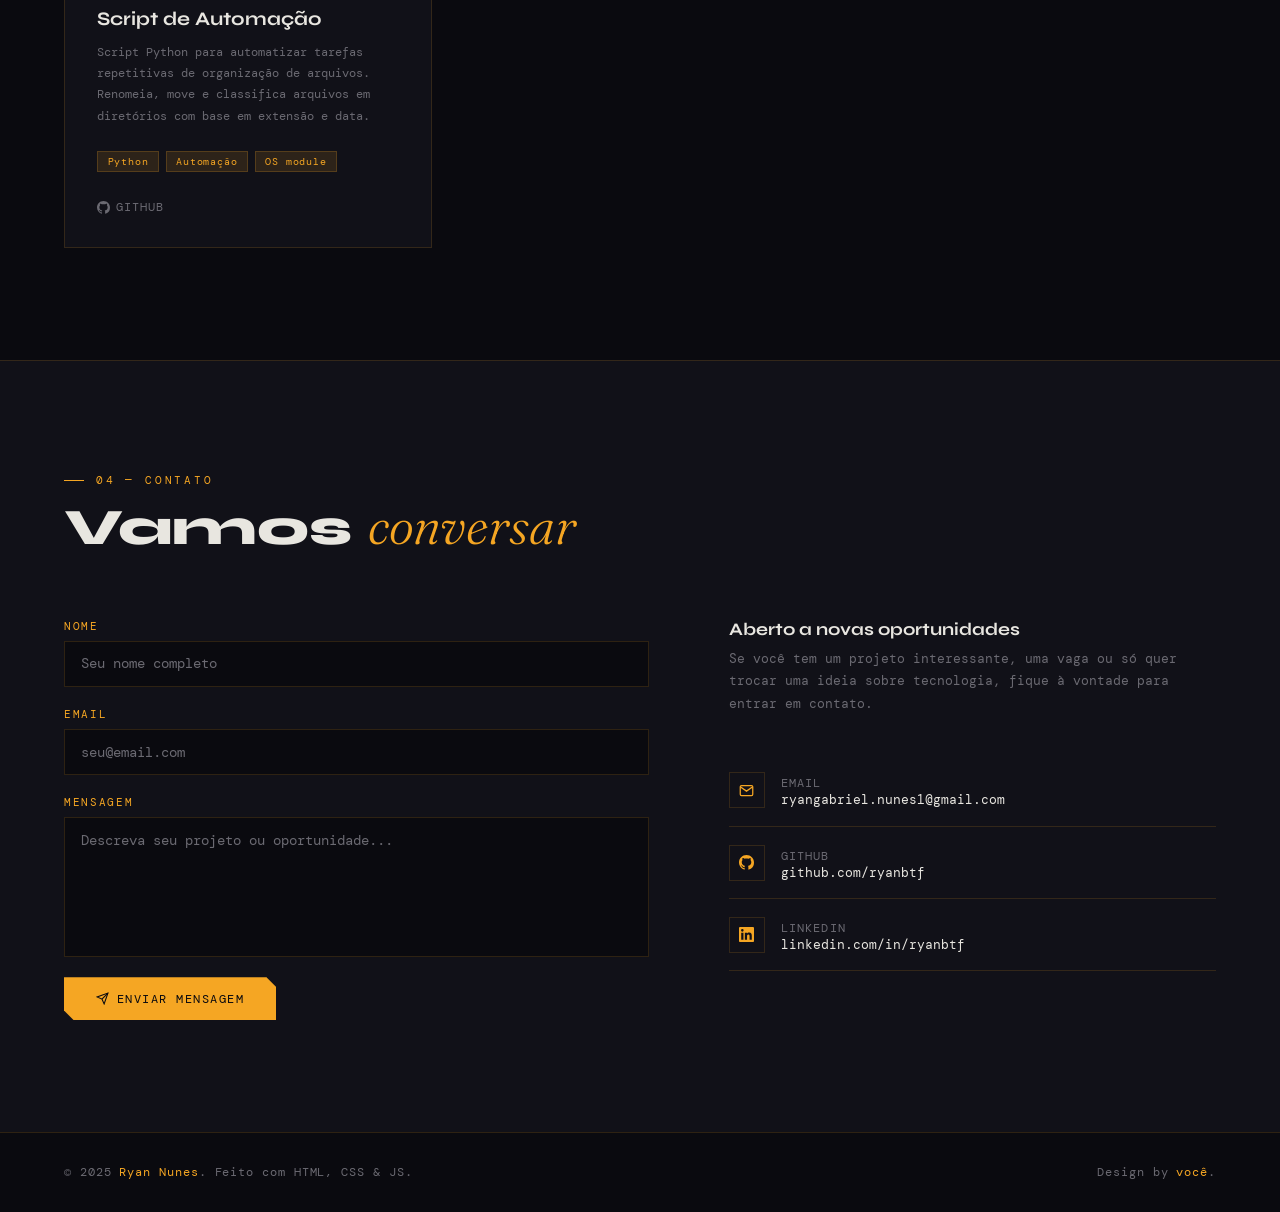
==== commit 96ecf03b: "Update index.html" ====
--- a/portfolio/index.html
+++ b/portfolio/index.html
@@ -745,7 +745,7 @@
       <div class="skill-bar-bg">
         <div class="skill-bar-fill" data-width="55%" style="width:0%"></div>
       </div>
-      <p class="skill-desc">Scripts de automação, lógica de programação, estruturas de dados, manipulação de arquivos e noções de desenvolvimento back-end com Flask.</p>
+      <p class="skill-desc">Scripts de automação, lógica de programação, estruturas de dados, manipulação de arquivos e noções de desenvolvimento back-end.</p>
     </div>
     <div class="skill-card reveal" style="transition-delay:0.3s">
       <div class="skill-icon">C</div>
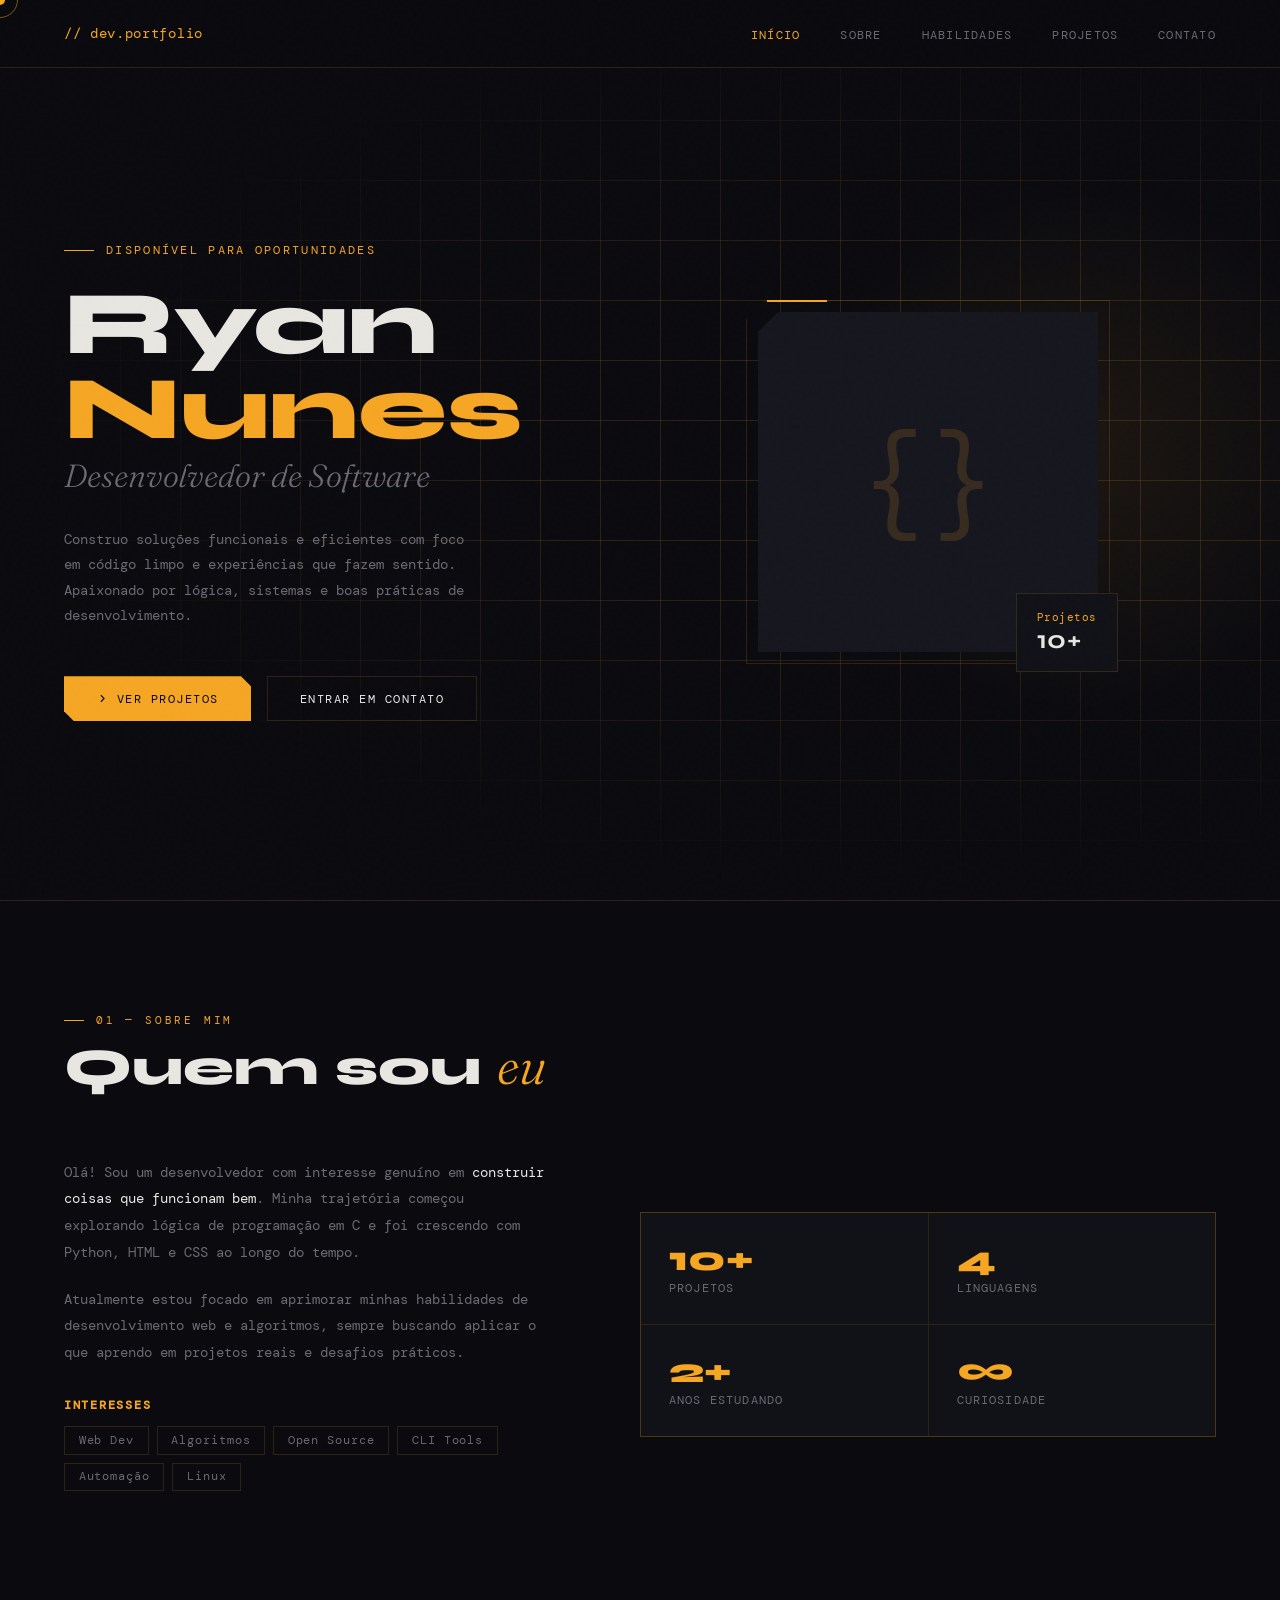
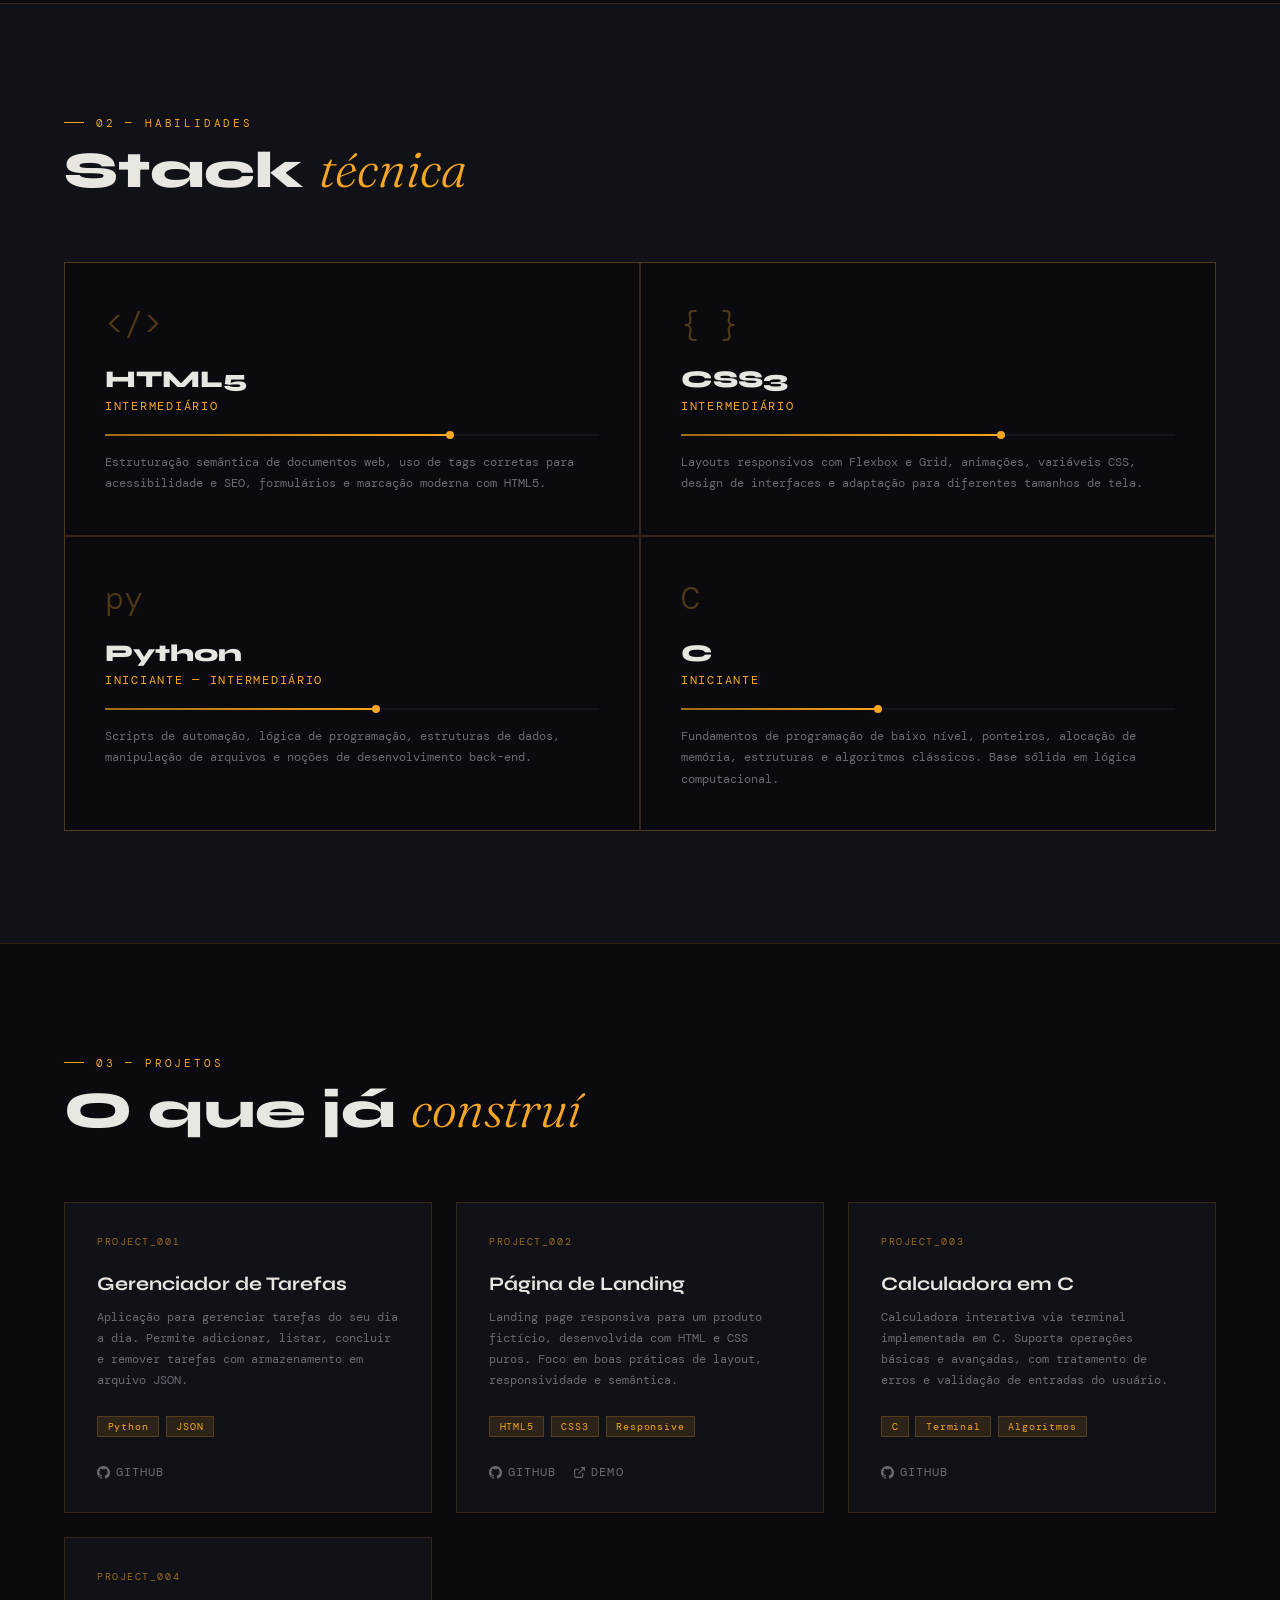
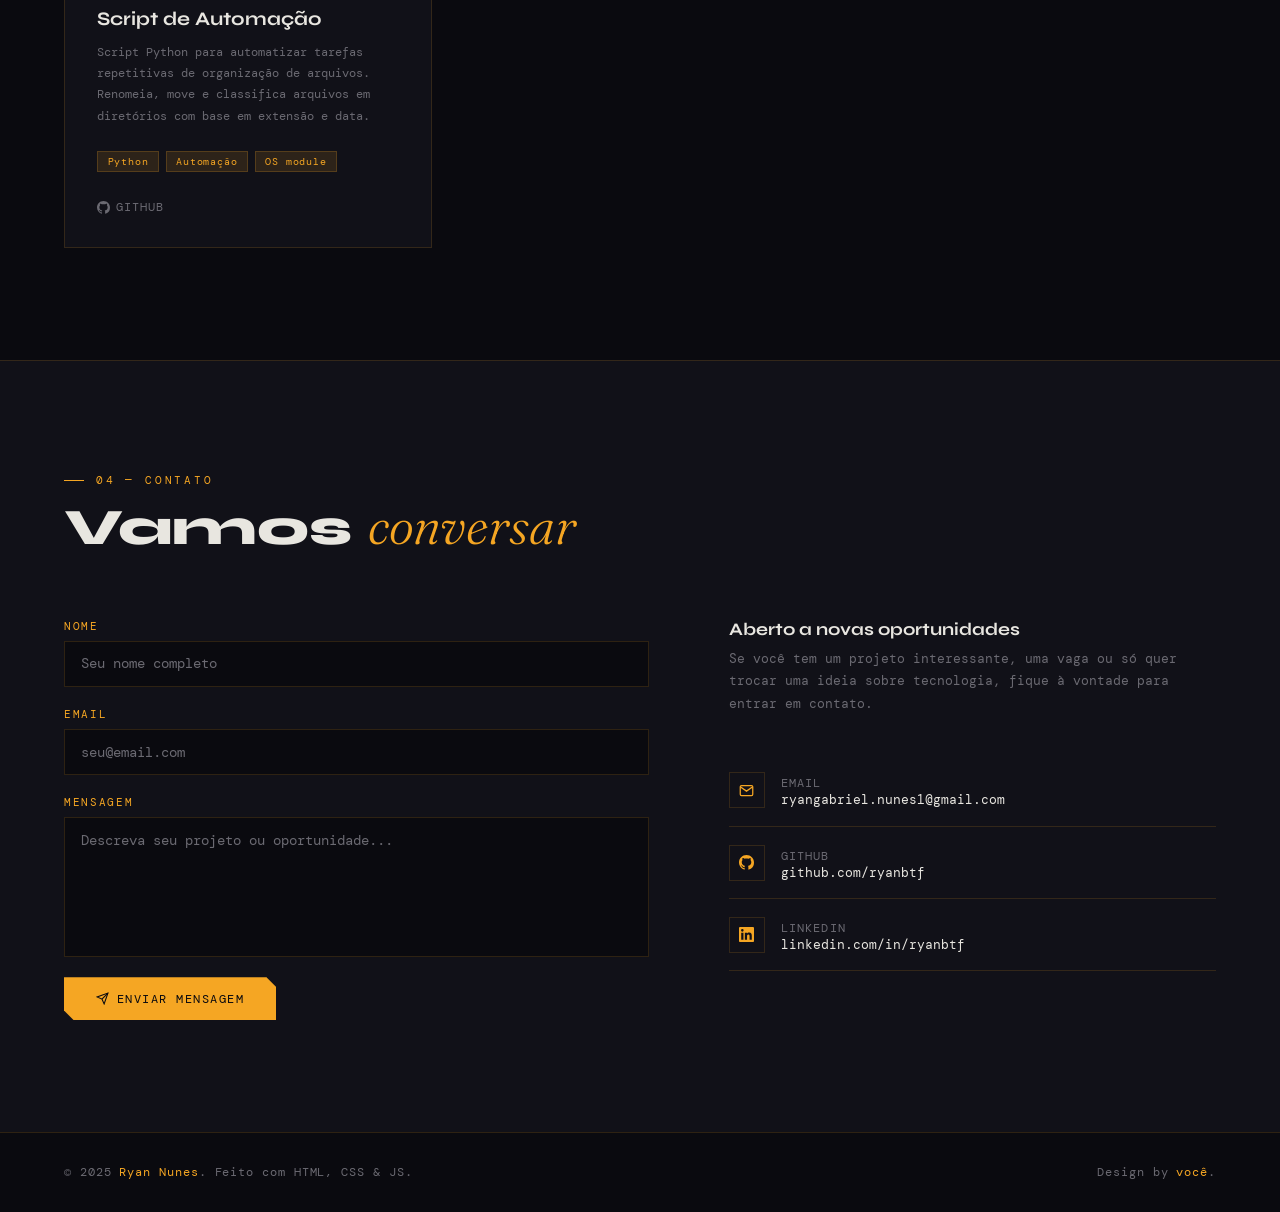
==== commit dba31cde: "Update index.html" ====
--- a/portfolio/index.html
+++ b/portfolio/index.html
@@ -767,15 +767,14 @@
 
     <div class="project-card reveal">
       <div class="project-num">PROJECT_001</div>
-      <div class="project-name">Gerenciador de Tarefas CLI</div>
-      <p class="project-desc">Aplicação de linha de comando para gerenciar tarefas do dia a dia. Permite adicionar, listar, editar e remover tarefas com armazenamento em arquivo JSON.</p>
+      <div class="project-name">Gerenciador de Tarefas</div>
+      <p class="project-desc">Aplicação para gerenciar tarefas do seu dia a dia. Permite adicionar, listar, concluir e remover tarefas com armazenamento em arquivo JSON.</p>
       <div class="project-techs">
         <span class="tech-tag">Python</span>
         <span class="tech-tag">JSON</span>
-        <span class="tech-tag">CLI</span>
       </div>
       <div class="project-links">
-        <a href="#" class="project-link">
+        <a href="https://github.com/ryanbtf/lista-de-tarefas-python" class="project-link" target="_blank">
           <svg viewBox="0 0 24 24" fill="currentColor"><path d="M12 0C5.37 0 0 5.37 0 12c0 5.31 3.435 9.795 8.205 11.385.6.105.825-.255.825-.57 0-.285-.015-1.23-.015-2.235-3.015.555-3.795-.735-4.035-1.41-.135-.345-.72-1.41-1.23-1.695-.42-.225-1.02-.78-.015-.795.945-.015 1.62.87 1.845 1.23 1.08 1.815 2.805 1.305 3.495.99.105-.78.42-1.305.765-1.605-2.67-.3-5.46-1.335-5.46-5.925 0-1.305.465-2.385 1.23-3.225-.12-.3-.54-1.53.12-3.18 0 0 1.005-.315 3.3 1.23.96-.27 1.98-.405 3-.405s2.04.135 3 .405c2.295-1.56 3.3-1.23 3.3-1.23.66 1.65.24 2.88.12 3.18.765.84 1.23 1.905 1.23 3.225 0 4.605-2.805 5.625-5.475 5.925.435.375.81 1.095.81 2.22 0 1.605-.015 2.895-.015 3.3 0 .315.225.69.825.57A12.02 12.02 0 0024 12c0-6.63-5.37-12-12-12z"/></svg>
           GitHub
         </a>
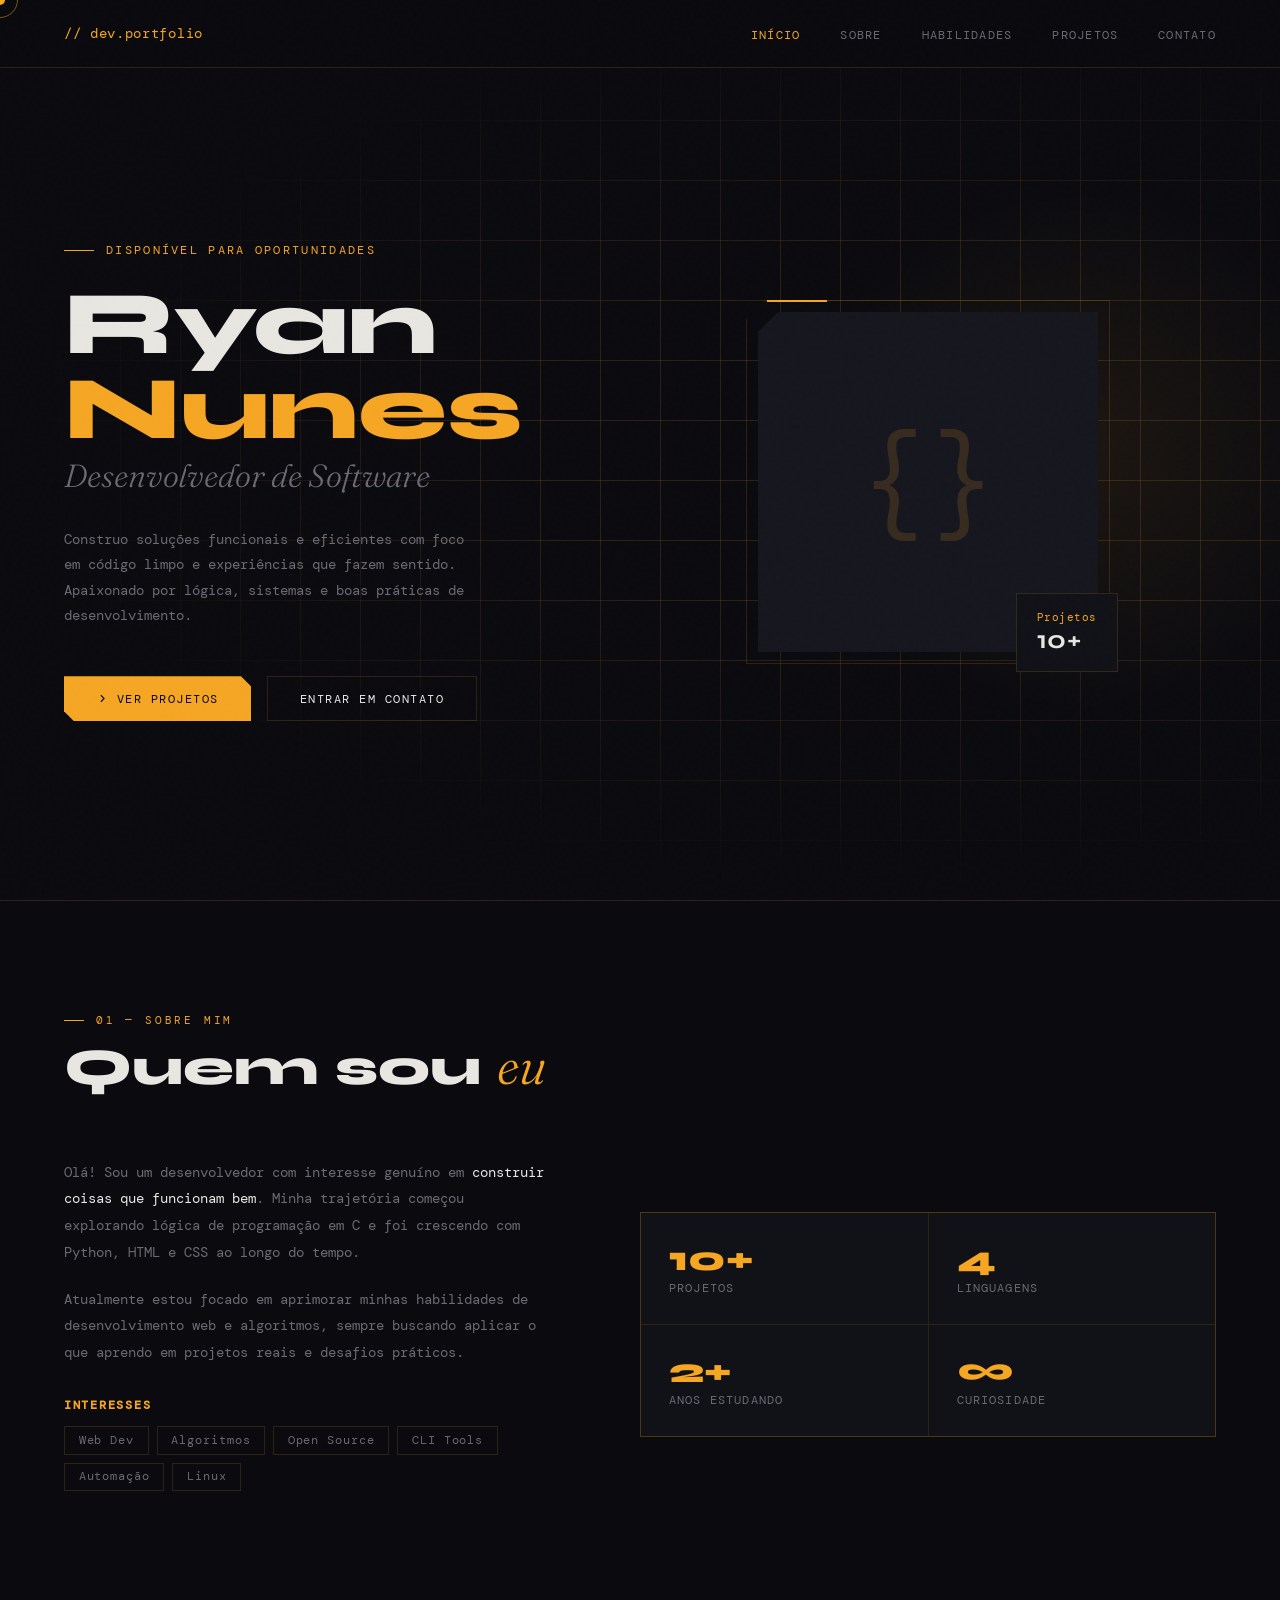
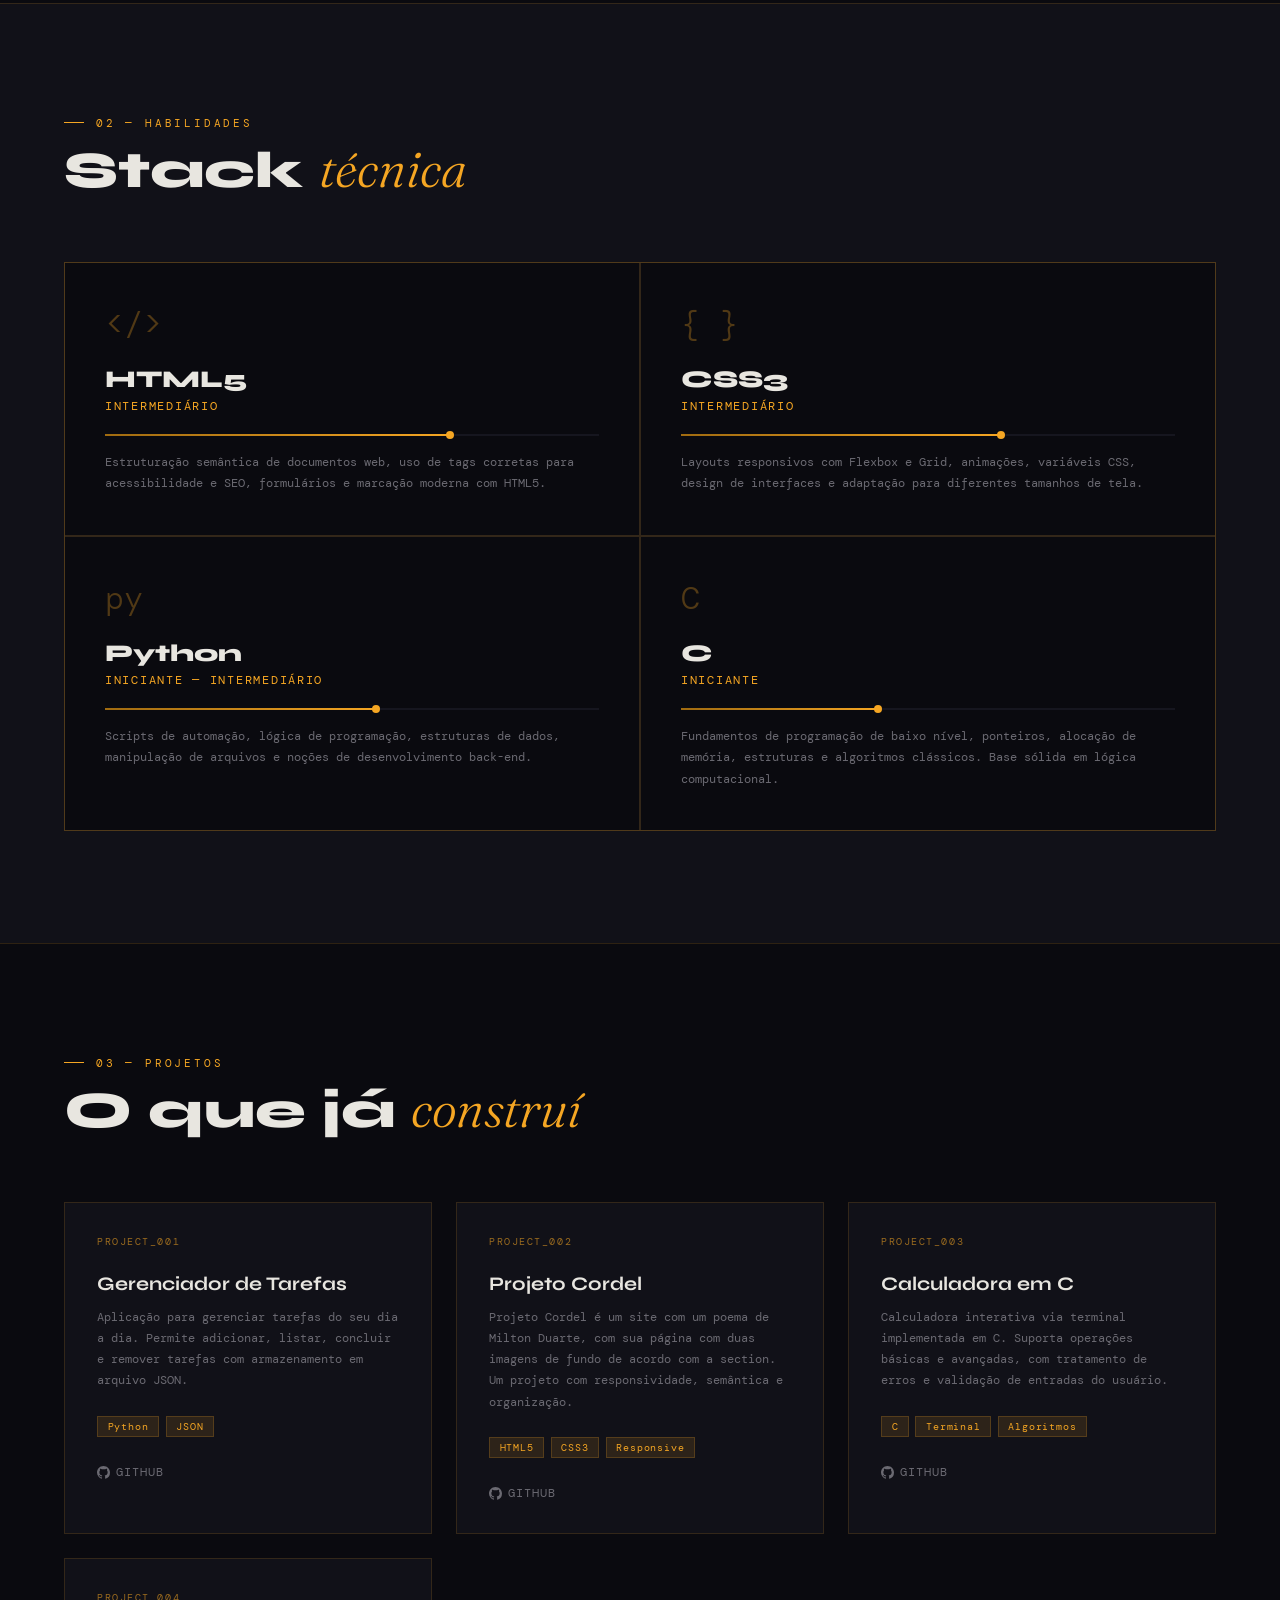
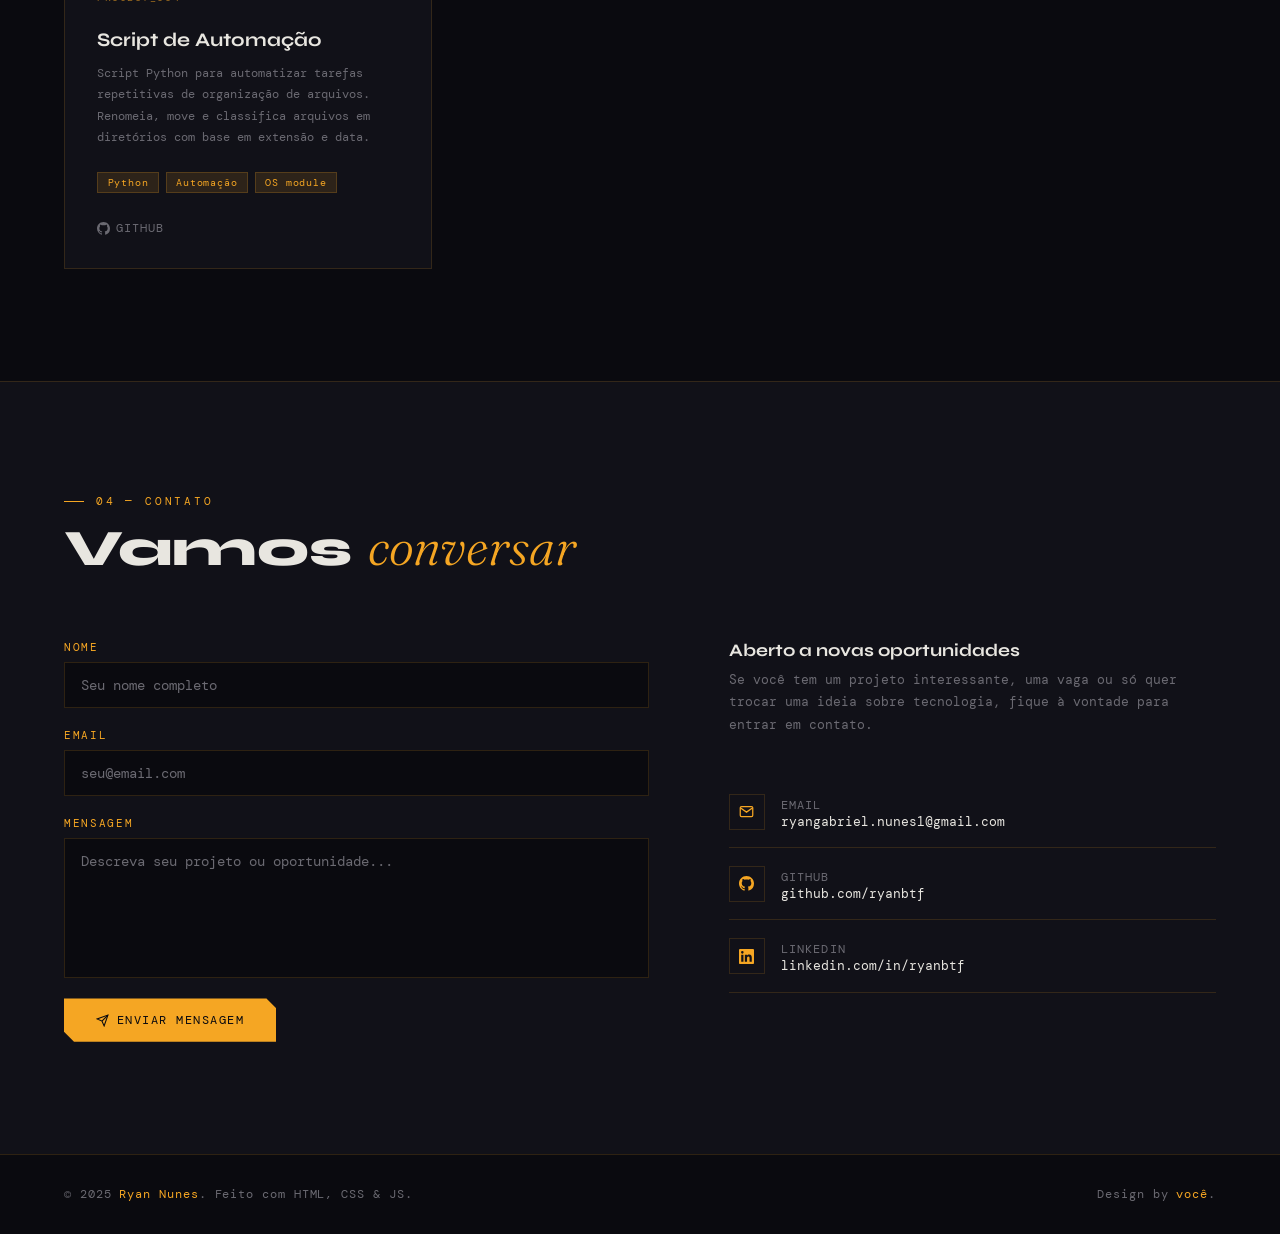
==== commit 84b1fb89: "projeto cordel adicionado" ====
--- a/portfolio/index.html
+++ b/portfolio/index.html
@@ -783,21 +783,17 @@
 
     <div class="project-card reveal" style="transition-delay:0.1s">
       <div class="project-num">PROJECT_002</div>
-      <div class="project-name">Página de Landing</div>
-      <p class="project-desc">Landing page responsiva para um produto fictício, desenvolvida com HTML e CSS puros. Foco em boas práticas de layout, responsividade e semântica.</p>
+      <div class="project-name">Projeto Cordel</div>
+      <p class="project-desc">Projeto Cordel é um site com um poema de Milton Duarte, com sua página com duas imagens de fundo de acordo com a section. Um projeto com responsividade, semântica e organização.</p>
       <div class="project-techs">
         <span class="tech-tag">HTML5</span>
         <span class="tech-tag">CSS3</span>
         <span class="tech-tag">Responsive</span>
       </div>
       <div class="project-links">
-        <a href="#" class="project-link">
+        <a href="https://github.com/ryanbtf/projeto-cordel" class="project-link" target="_blank">
           <svg viewBox="0 0 24 24" fill="currentColor"><path d="M12 0C5.37 0 0 5.37 0 12c0 5.31 3.435 9.795 8.205 11.385.6.105.825-.255.825-.57 0-.285-.015-1.23-.015-2.235-3.015.555-3.795-.735-4.035-1.41-.135-.345-.72-1.41-1.23-1.695-.42-.225-1.02-.78-.015-.795.945-.015 1.62.87 1.845 1.23 1.08 1.815 2.805 1.305 3.495.99.105-.78.42-1.305.765-1.605-2.67-.3-5.46-1.335-5.46-5.925 0-1.305.465-2.385 1.23-3.225-.12-.3-.54-1.53.12-3.18 0 0 1.005-.315 3.3 1.23.96-.27 1.98-.405 3-.405s2.04.135 3 .405c2.295-1.56 3.3-1.23 3.3-1.23.66 1.65.24 2.88.12 3.18.765.84 1.23 1.905 1.23 3.225 0 4.605-2.805 5.625-5.475 5.925.435.375.81 1.095.81 2.22 0 1.605-.015 2.895-.015 3.3 0 .315.225.69.825.57A12.02 12.02 0 0024 12c0-6.63-5.37-12-12-12z"/></svg>
           GitHub
-        </a>
-        <a href="#" class="project-link">
-          <svg viewBox="0 0 24 24" fill="none" stroke="currentColor" stroke-width="2"><path d="M18 13v6a2 2 0 01-2 2H5a2 2 0 01-2-2V8a2 2 0 012-2h6"/><polyline points="15 3 21 3 21 9"/><line x1="10" y1="14" x2="21" y2="3"/></svg>
-          Demo
         </a>
       </div>
     </div>
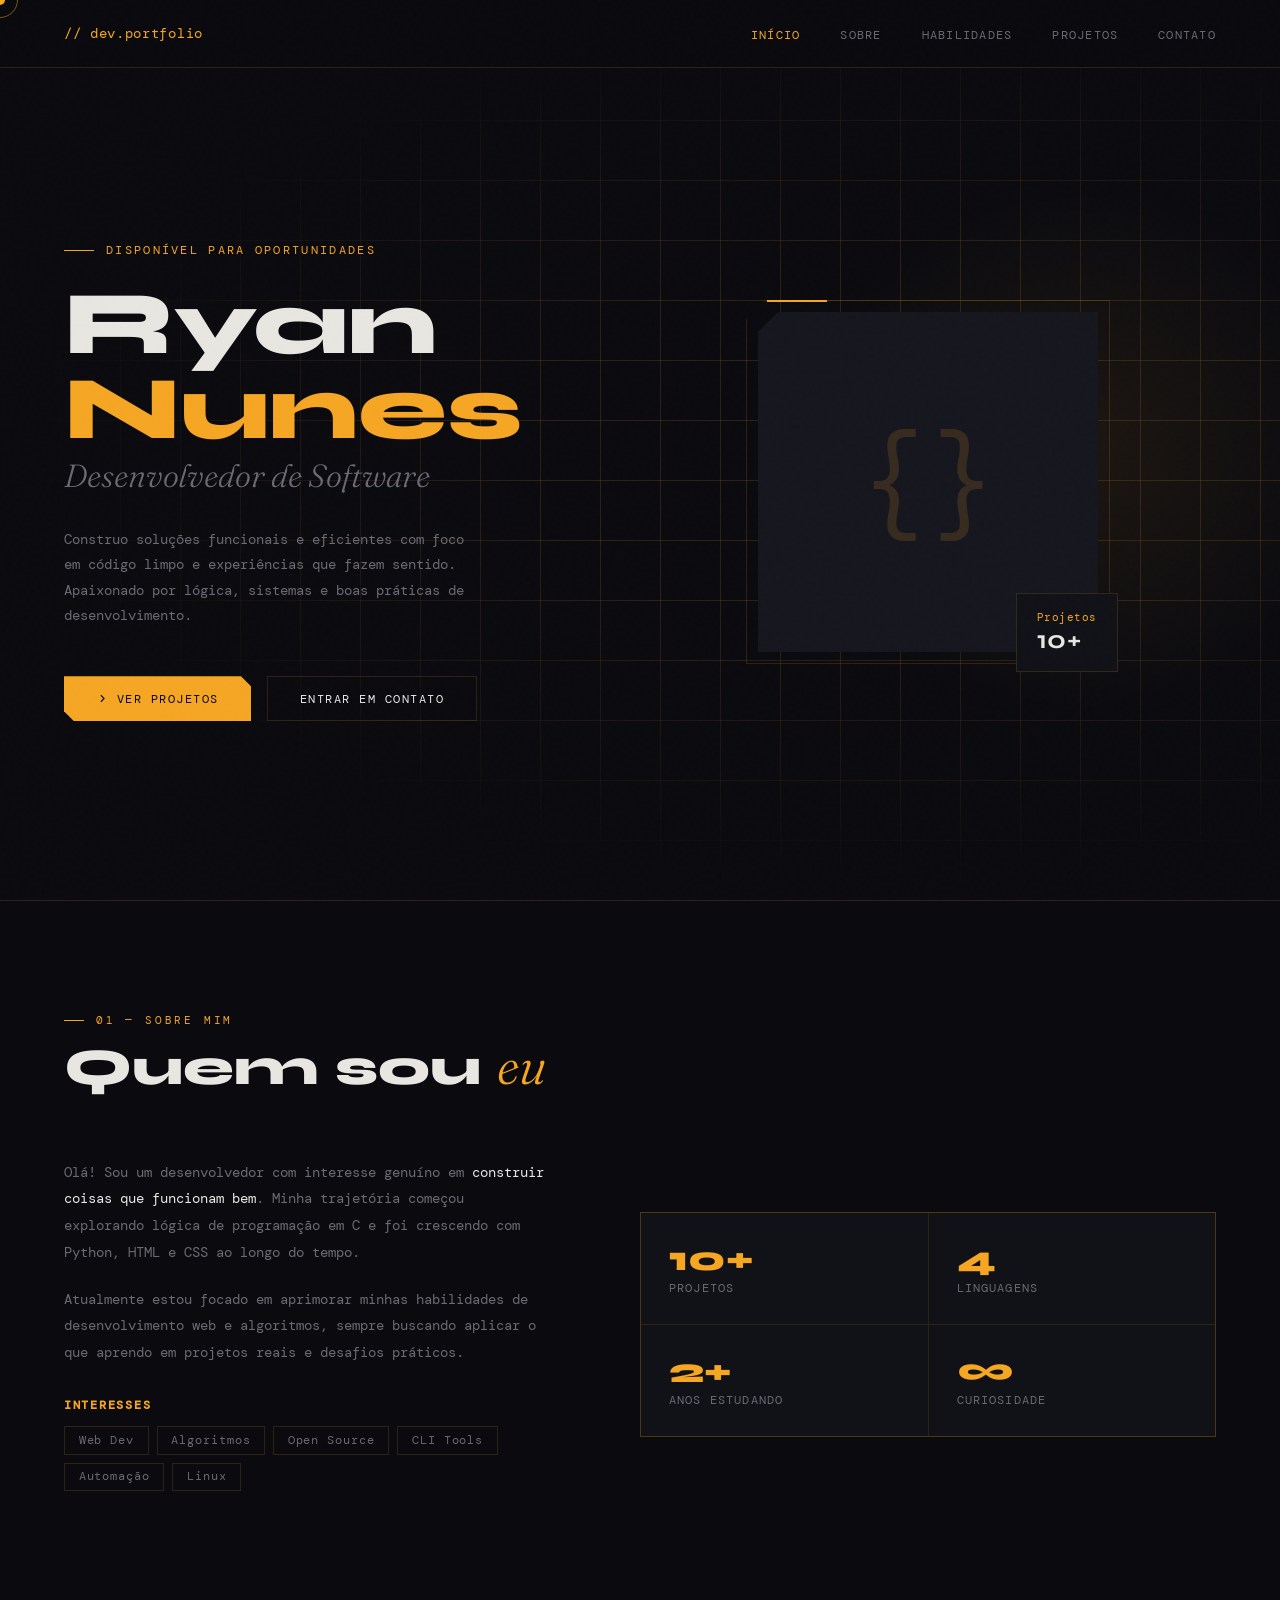
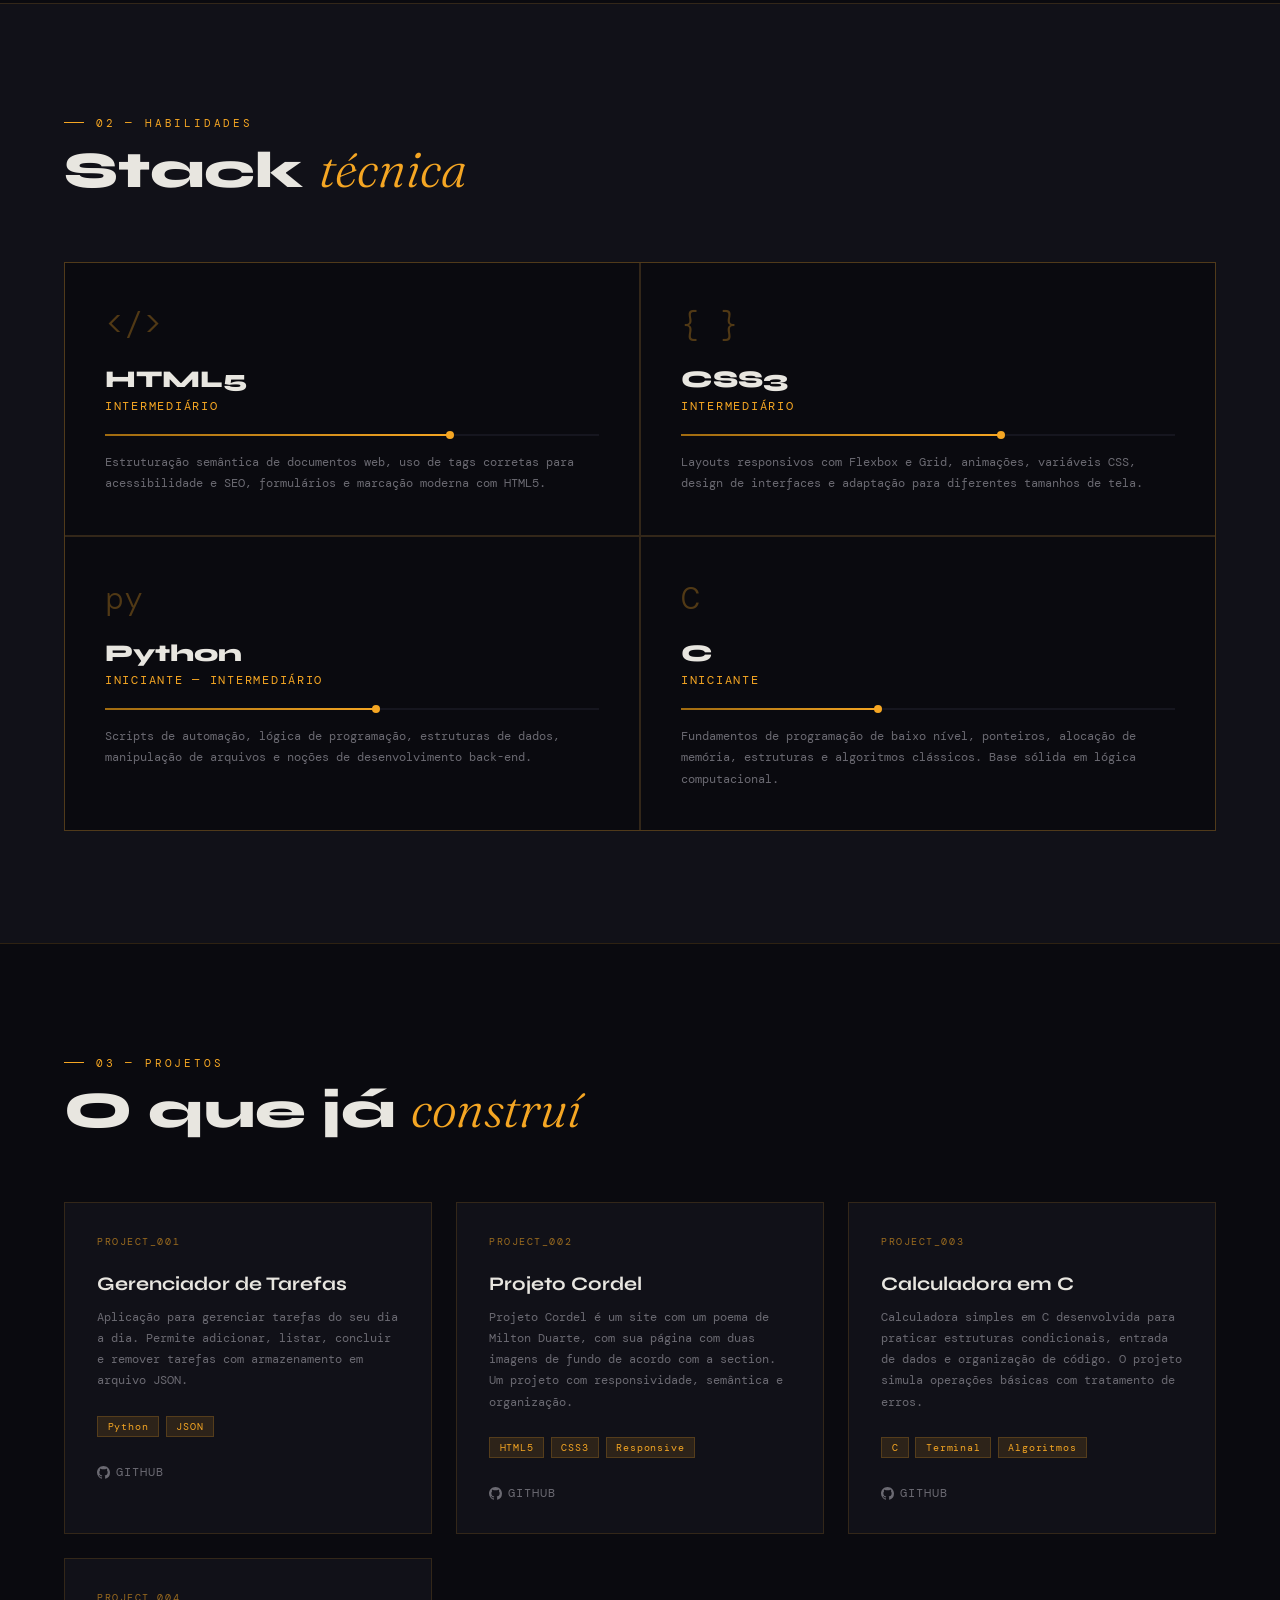
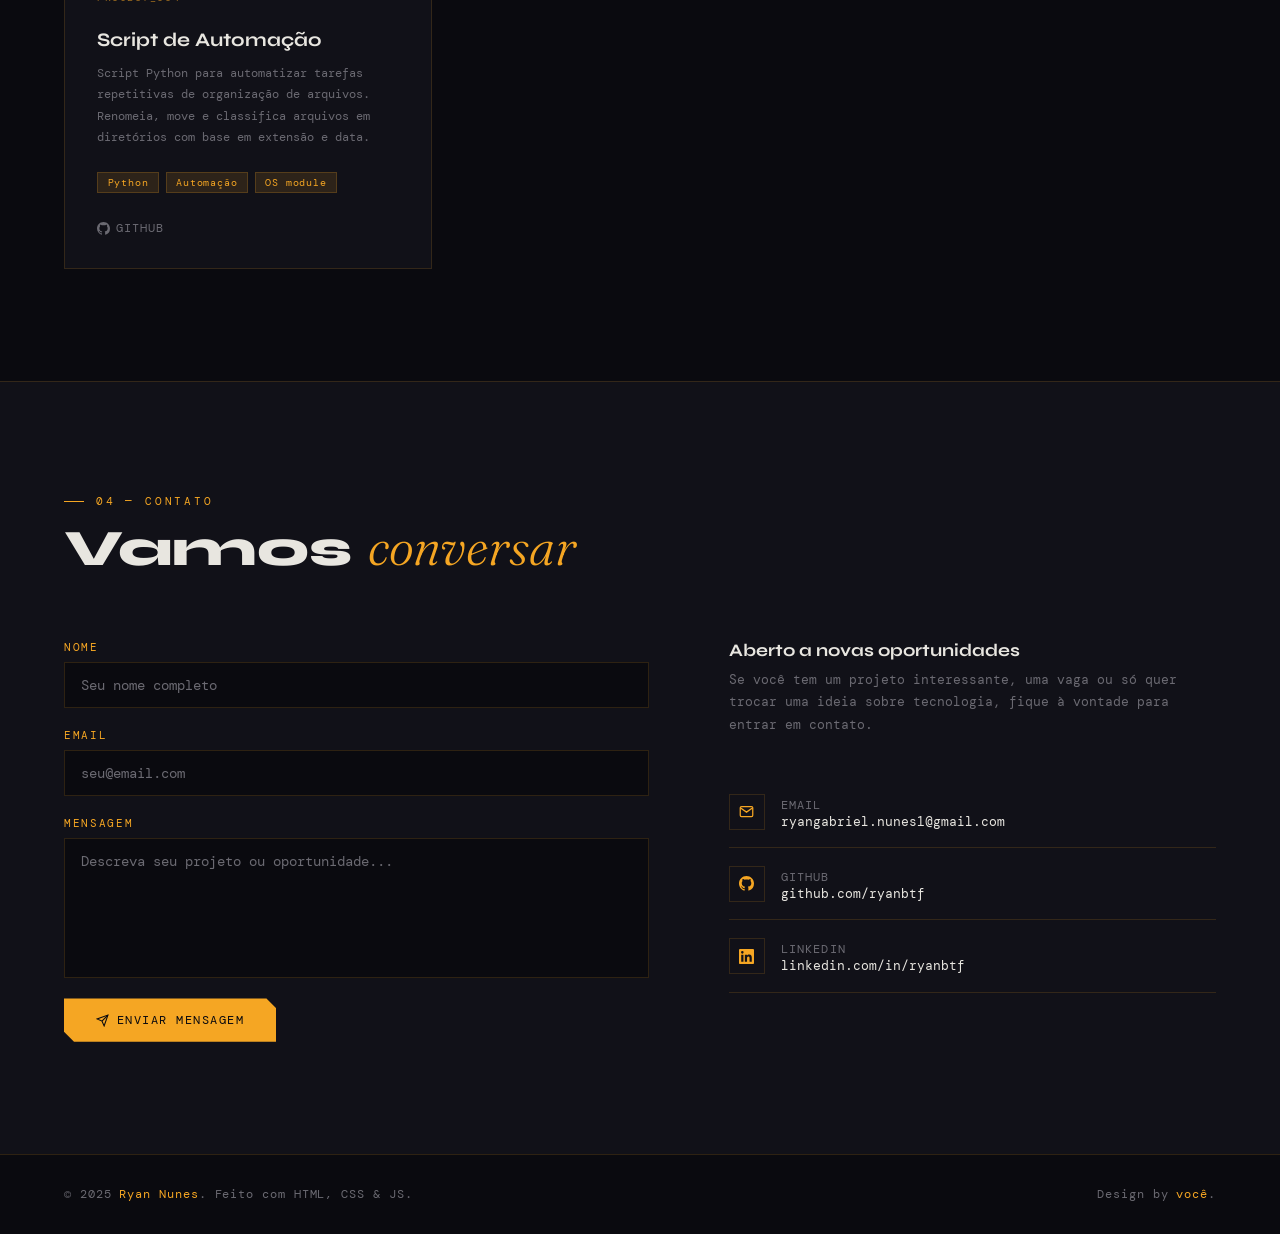
==== commit e81c9765: "Update index.html" ====
--- a/portfolio/index.html
+++ b/portfolio/index.html
@@ -801,14 +801,14 @@
     <div class="project-card reveal" style="transition-delay:0.2s">
       <div class="project-num">PROJECT_003</div>
       <div class="project-name">Calculadora em C</div>
-      <p class="project-desc">Calculadora interativa via terminal implementada em C. Suporta operações básicas e avançadas, com tratamento de erros e validação de entradas do usuário.</p>
+      <p class="project-desc">Calculadora simples em C desenvolvida para praticar estruturas condicionais, entrada de dados e organização de código. O projeto simula operações básicas com tratamento de erros.</p>
       <div class="project-techs">
         <span class="tech-tag">C</span>
         <span class="tech-tag">Terminal</span>
         <span class="tech-tag">Algoritmos</span>
       </div>
       <div class="project-links">
-        <a href="#" class="project-link">
+        <a href="https://github.com/ryanbtf/calculadora-em-c" class="project-link" target="_blank">
           <svg viewBox="0 0 24 24" fill="currentColor"><path d="M12 0C5.37 0 0 5.37 0 12c0 5.31 3.435 9.795 8.205 11.385.6.105.825-.255.825-.57 0-.285-.015-1.23-.015-2.235-3.015.555-3.795-.735-4.035-1.41-.135-.345-.72-1.41-1.23-1.695-.42-.225-1.02-.78-.015-.795.945-.015 1.62.87 1.845 1.23 1.08 1.815 2.805 1.305 3.495.99.105-.78.42-1.305.765-1.605-2.67-.3-5.46-1.335-5.46-5.925 0-1.305.465-2.385 1.23-3.225-.12-.3-.54-1.53.12-3.18 0 0 1.005-.315 3.3 1.23.96-.27 1.98-.405 3-.405s2.04.135 3 .405c2.295-1.56 3.3-1.23 3.3-1.23.66 1.65.24 2.88.12 3.18.765.84 1.23 1.905 1.23 3.225 0 4.605-2.805 5.625-5.475 5.925.435.375.81 1.095.81 2.22 0 1.605-.015 2.895-.015 3.3 0 .315.225.69.825.57A12.02 12.02 0 0024 12c0-6.63-5.37-12-12-12z"/></svg>
           GitHub
         </a>
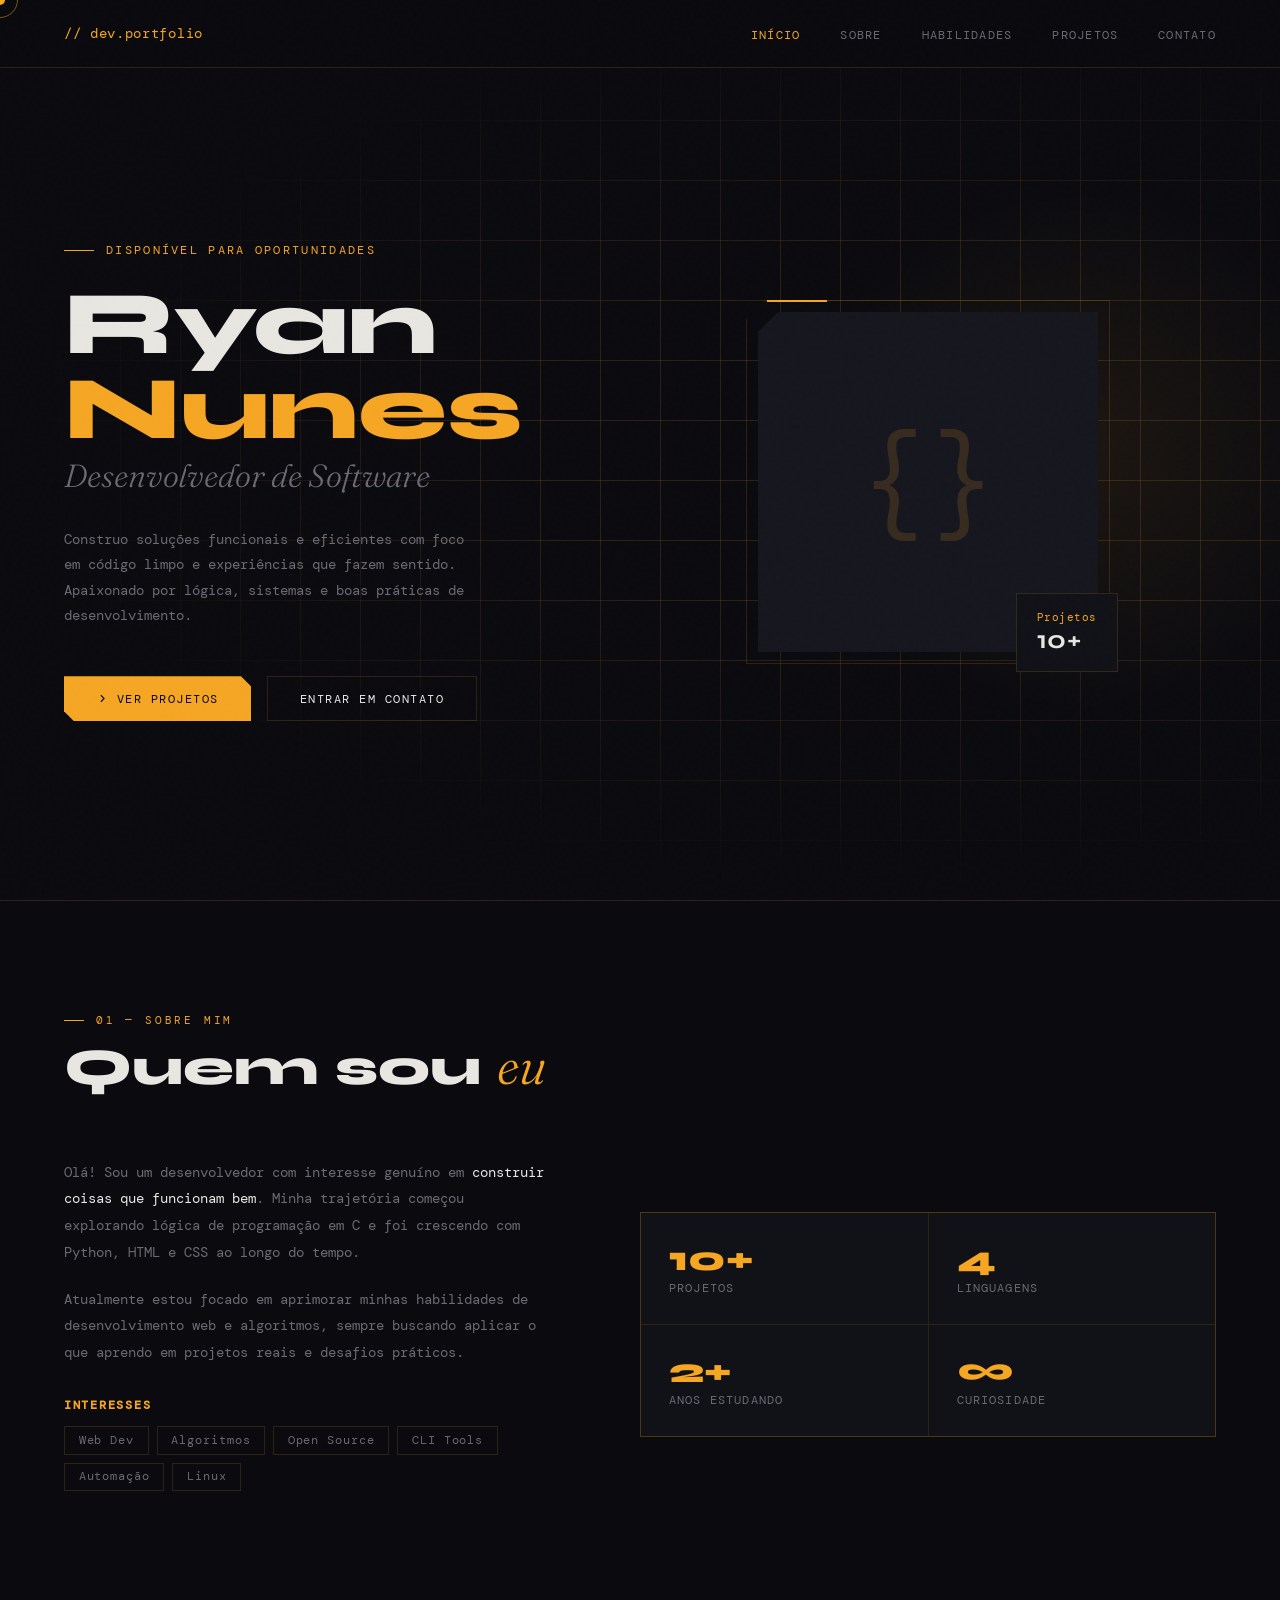
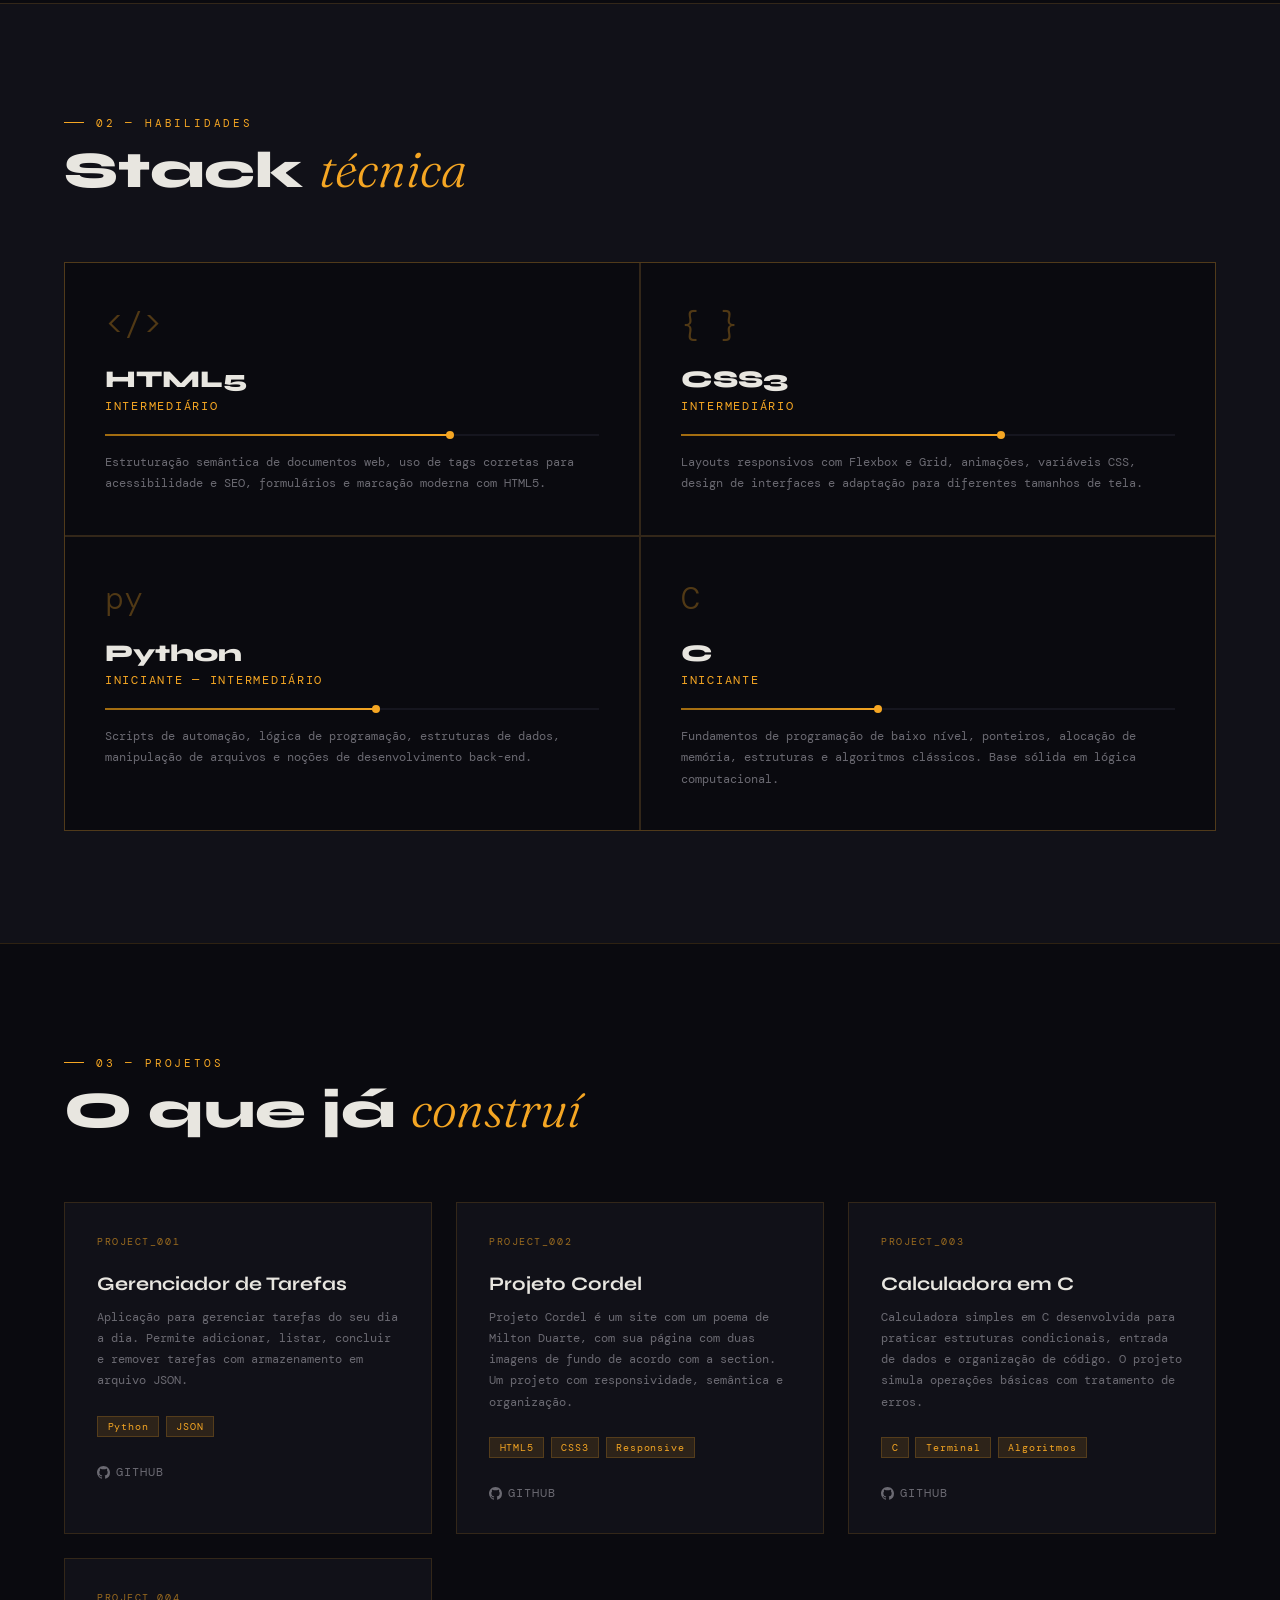
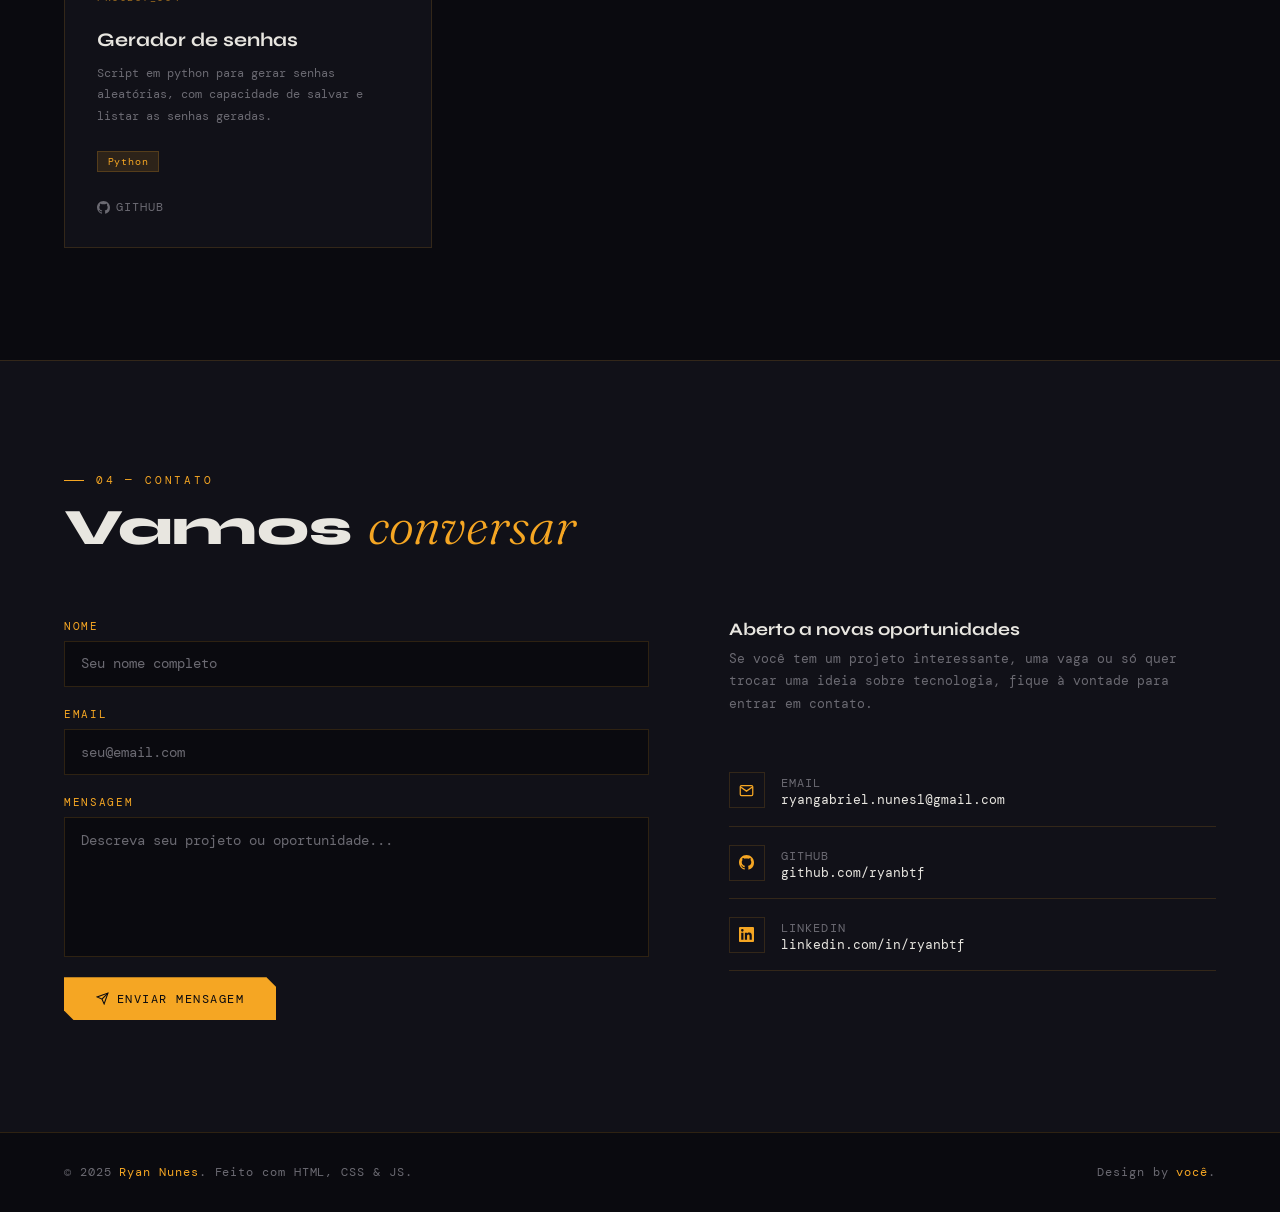
==== commit c734827e: "gerador de senhas" ====
--- a/portfolio/index.html
+++ b/portfolio/index.html
@@ -817,15 +817,13 @@
 
     <div class="project-card reveal" style="transition-delay:0.3s">
       <div class="project-num">PROJECT_004</div>
-      <div class="project-name">Script de Automação</div>
-      <p class="project-desc">Script Python para automatizar tarefas repetitivas de organização de arquivos. Renomeia, move e classifica arquivos em diretórios com base em extensão e data.</p>
+      <div class="project-name">Gerador de senhas</div>
+      <p class="project-desc">Script em python para gerar senhas aleatórias, com capacidade de salvar e listar as senhas geradas.</p>
       <div class="project-techs">
         <span class="tech-tag">Python</span>
-        <span class="tech-tag">Automação</span>
-        <span class="tech-tag">OS module</span>
       </div>
       <div class="project-links">
-        <a href="#" class="project-link">
+        <a href="https://github.com/ryanbtf/Gerador-de-senha" class="project-link">
           <svg viewBox="0 0 24 24" fill="currentColor"><path d="M12 0C5.37 0 0 5.37 0 12c0 5.31 3.435 9.795 8.205 11.385.6.105.825-.255.825-.57 0-.285-.015-1.23-.015-2.235-3.015.555-3.795-.735-4.035-1.41-.135-.345-.72-1.41-1.23-1.695-.42-.225-1.02-.78-.015-.795.945-.015 1.62.87 1.845 1.23 1.08 1.815 2.805 1.305 3.495.99.105-.78.42-1.305.765-1.605-2.67-.3-5.46-1.335-5.46-5.925 0-1.305.465-2.385 1.23-3.225-.12-.3-.54-1.53.12-3.18 0 0 1.005-.315 3.3 1.23.96-.27 1.98-.405 3-.405s2.04.135 3 .405c2.295-1.56 3.3-1.23 3.3-1.23.66 1.65.24 2.88.12 3.18.765.84 1.23 1.905 1.23 3.225 0 4.605-2.805 5.625-5.475 5.925.435.375.81 1.095.81 2.22 0 1.605-.015 2.895-.015 3.3 0 .315.225.69.825.57A12.02 12.02 0 0024 12c0-6.63-5.37-12-12-12z"/></svg>
           GitHub
         </a>
@@ -874,7 +872,7 @@
             <span class="contact-item-value">ryangabriel.nunes1@gmail.com</span>
           </div>
         </a>
-        <a href="https://github.com/seuusuario" target="_blank" class="contact-item" style="color:inherit">
+        <a href="https://github.com/ryanbtf" target="_blank" class="contact-item" style="color:inherit">
           <div class="contact-icon">
             <svg viewBox="0 0 24 24" fill="currentColor"><path d="M12 0C5.37 0 0 5.37 0 12c0 5.31 3.435 9.795 8.205 11.385.6.105.825-.255.825-.57 0-.285-.015-1.23-.015-2.235-3.015.555-3.795-.735-4.035-1.41-.135-.345-.72-1.41-1.23-1.695-.42-.225-1.02-.78-.015-.795.945-.015 1.62.87 1.845 1.23 1.08 1.815 2.805 1.305 3.495.99.105-.78.42-1.305.765-1.605-2.67-.3-5.46-1.335-5.46-5.925 0-1.305.465-2.385 1.23-3.225-.12-.3-.54-1.53.12-3.18 0 0 1.005-.315 3.3 1.23.96-.27 1.98-.405 3-.405s2.04.135 3 .405c2.295-1.56 3.3-1.23 3.3-1.23.66 1.65.24 2.88.12 3.18.765.84 1.23 1.905 1.23 3.225 0 4.605-2.805 5.625-5.475 5.925.435.375.81 1.095.81 2.22 0 1.605-.015 2.895-.015 3.3 0 .315.225.69.825.57A12.02 12.02 0 0024 12c0-6.63-5.37-12-12-12z"/></svg>
           </div>
@@ -883,7 +881,7 @@
             <span class="contact-item-value">github.com/ryanbtf</span>
           </div>
         </a>
-        <a href="https://linkedin.com/in/seuusuario" target="_blank" class="contact-item" style="color:inherit">
+        <a href="https://linkedin.com/in/ryanbtf" target="_blank" class="contact-item" style="color:inherit">
           <div class="contact-icon">
             <svg viewBox="0 0 24 24" fill="currentColor"><path d="M20.447 20.452h-3.554v-5.569c0-1.328-.027-3.037-1.852-3.037-1.853 0-2.136 1.445-2.136 2.939v5.667H9.351V9h3.414v1.561h.046c.477-.9 1.637-1.85 3.37-1.85 3.601 0 4.267 2.37 4.267 5.455v6.286zM5.337 7.433a2.062 2.062 0 01-2.063-2.065 2.064 2.064 0 112.063 2.065zm1.782 13.019H3.555V9h3.564v11.452zM22.225 0H1.771C.792 0 0 .774 0 1.729v20.542C0 23.227.792 24 1.771 24h20.451C23.2 24 24 23.227 24 22.271V1.729C24 .774 23.2 0 22.222 0h.003z"/></svg>
           </div>
